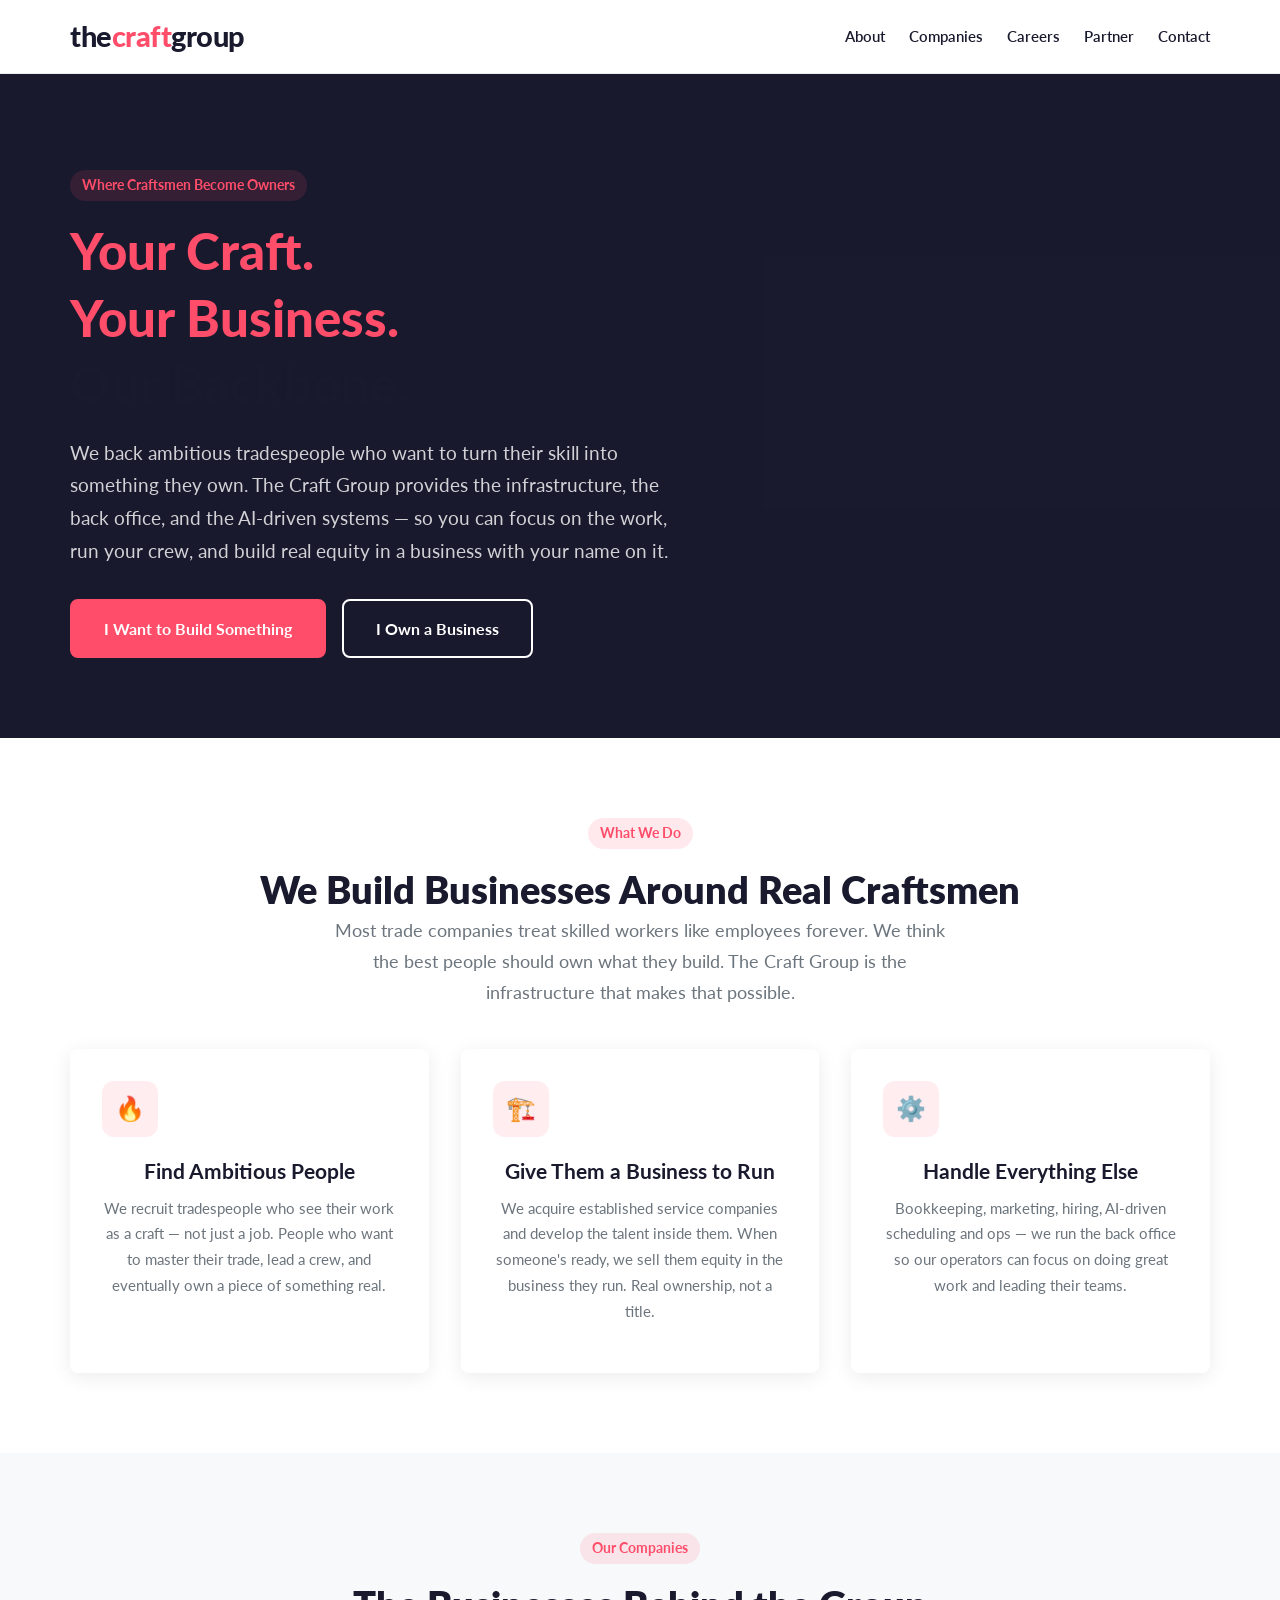
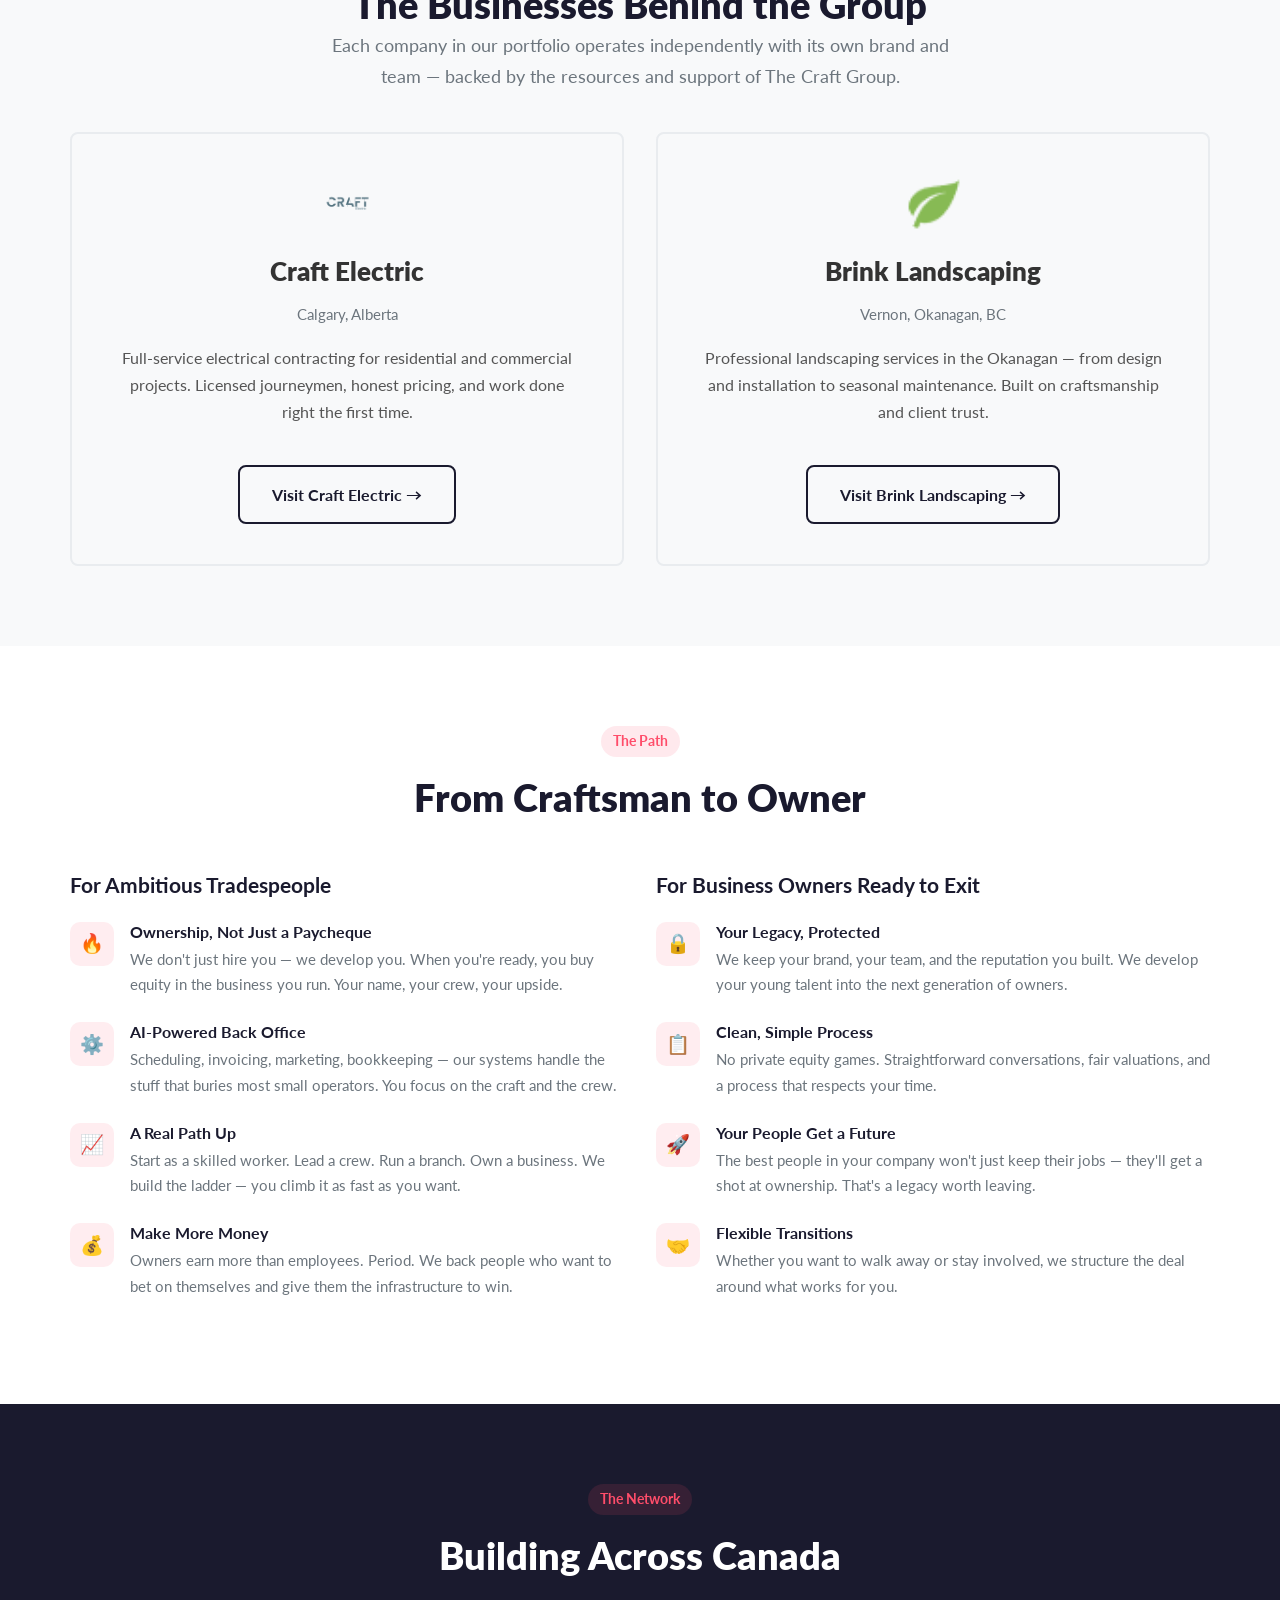
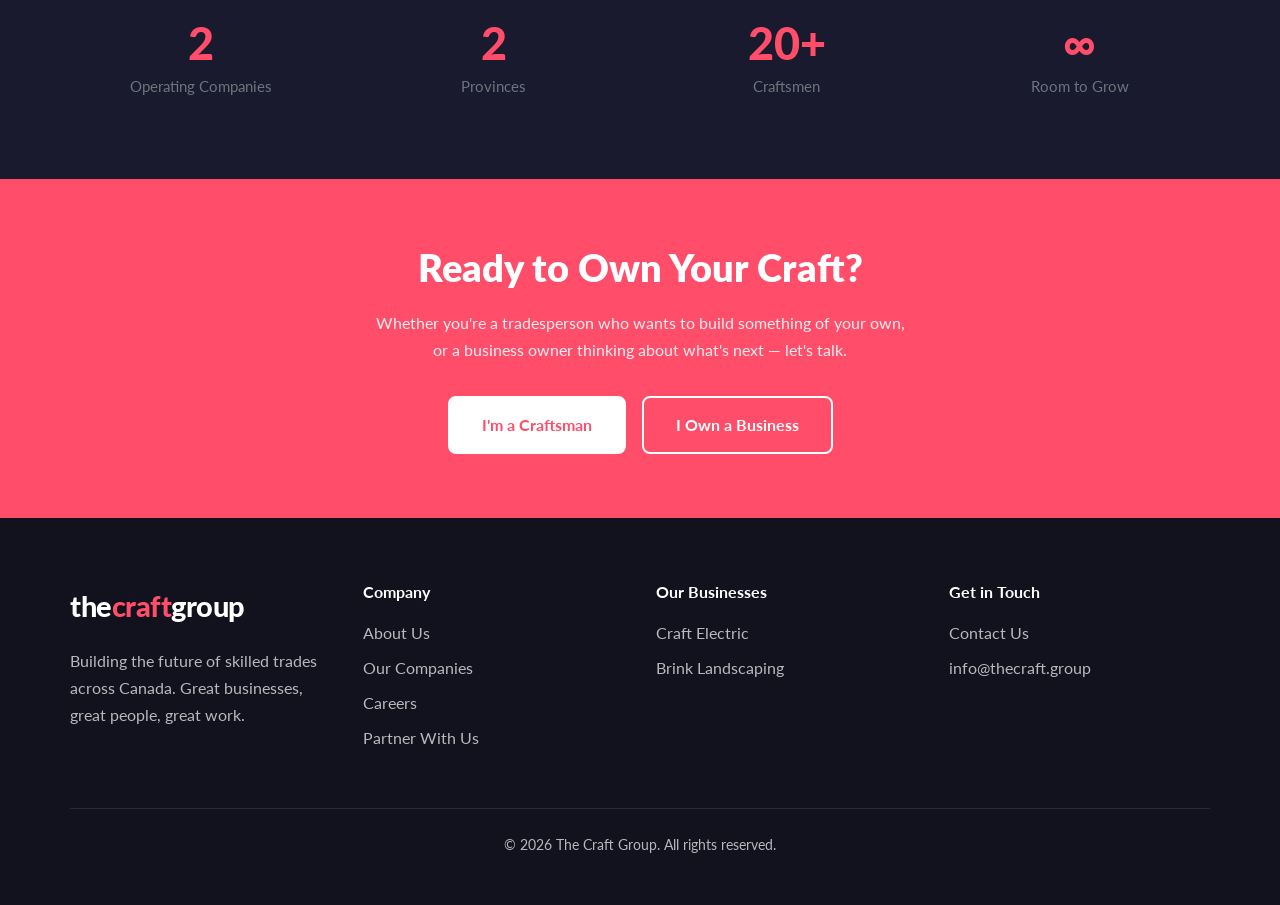
==== index.html @ 5884d2d5 "Accent color on Your Craft / Your Business" ====
<!DOCTYPE html>
<html lang="en">
<head>
  <meta charset="UTF-8">
  <meta name="viewport" content="width=device-width, initial-scale=1.0">
  <link rel="icon" type="image/png" sizes="32x32" href="favicon-32.png">
  <link rel="icon" type="image/png" sizes="16x16" href="favicon-16.png">
  <link rel="apple-touch-icon" sizes="180x180" href="favicon-180.png">
  <title>The Craft Group — Where Craftsmen Become Owners</title>
  <meta name="description" content="The Craft Group backs ambitious tradespeople who want to own what they build. We provide the infrastructure, AI-driven ops, and back office — you focus on the craft.">
  <meta property="og:title" content="The Craft Group — Where Craftsmen Become Owners">
  <meta property="og:description" content="We back ambitious tradespeople who want to own what they build. Infrastructure, AI-driven ops, and equity for real craftsmen.">
  <meta property="og:type" content="website">
  <meta property="og:url" content="https://thecraft.group">
  <link rel="preconnect" href="https://fonts.googleapis.com">
  <link href="https://fonts.googleapis.com/css2?family=Lato:wght@400;700;900&display=swap" rel="stylesheet">
  <link rel="stylesheet" href="styles.css">
  <script type="application/ld+json">
  {
    "@context": "https://schema.org",
    "@type": "Organization",
    "name": "The Craft Group",
    "url": "https://thecraft.group",
    "email": "info@thecraft.group",
    "founder": {
      "@type": "Person",
      "name": "Danny Vass"
    },
    "description": "The Craft Group backs ambitious tradespeople who want to own what they build. We acquire service businesses, develop talent, and create paths to ownership — powered by AI-driven operations.",
    "subOrganization": [
      {"@type": "Organization", "name": "Craft Electric", "url": "https://craftelectric.ca"},
      {"@type": "Organization", "name": "Brink Landscaping", "url": "https://brinklandscaping.com"}
    ]
  }
  </script>
</head>
<body>

  <!-- NAV -->
  <nav class="nav">
    <div class="container">
      <a href="index.html" class="nav-logo">the <span class="craft">craft</span> group</a>
      <div class="nav-links" id="navLinks">
        <button class="nav-close" id="navClose" aria-label="Close menu">✕</button>
        <a href="about.html">About</a>
        <a href="companies.html">Companies</a>
        <a href="careers.html">Careers</a>
        <a href="partner.html">Partner</a>
        <a href="contact.html">Contact</a>
      </div>
      <button class="nav-toggle" id="navToggle" aria-label="Open menu">☰</button>
    </div>
  </nav>

  <!-- HERO -->
  <section class="hero">
    <video class="hero-video" autoplay muted loop playsinline>
      <source src="hero-video.mp4" type="video/mp4">
    </video>
    <div class="container">
      <span class="tag">Where Craftsmen Become Owners</span>
      <h1><span style="color:var(--primary)">Your Craft.</span><br><span style="color:var(--primary)">Your Business.</span><br>Our Backbone.</h1>
      <p>We back ambitious tradespeople who want to turn their skill into something they own. The Craft Group provides the infrastructure, the back office, and the AI-driven systems — so you can focus on the work, run your crew, and build real equity in a business with your name on it.</p>
      <div class="btn-group">
        <a href="careers.html" class="btn btn-primary">I Want to Build Something</a>
        <a href="partner.html" class="btn btn-outline">I Own a Business</a>
      </div>
    </div>
  </section>

  <!-- WHAT WE DO -->
  <section class="section">
    <div class="container text-center">
      <span class="tag">What We Do</span>
      <h2>We Build Businesses Around Real Craftsmen</h2>
      <p class="subtitle">Most trade companies treat skilled workers like employees forever. We think the best people should own what they build. The Craft Group is the infrastructure that makes that possible.</p>
      <div class="grid-3">
        <div class="card">
          <div class="card-icon">🔥</div>
          <h3>Find Ambitious People</h3>
          <p>We recruit tradespeople who see their work as a craft — not just a job. People who want to master their trade, lead a crew, and eventually own a piece of something real.</p>
        </div>
        <div class="card">
          <div class="card-icon">🏗️</div>
          <h3>Give Them a Business to Run</h3>
          <p>We acquire established service companies and develop the talent inside them. When someone's ready, we sell them equity in the business they run. Real ownership, not a title.</p>
        </div>
        <div class="card">
          <div class="card-icon">⚙️</div>
          <h3>Handle Everything Else</h3>
          <p>Bookkeeping, marketing, hiring, AI-driven scheduling and ops — we run the back office so our operators can focus on doing great work and leading their teams.</p>
        </div>
      </div>
    </div>
  </section>

  <!-- OUR COMPANIES -->
  <section class="section bg-light">
    <div class="container text-center">
      <span class="tag">Our Companies</span>
      <h2>The Businesses Behind the Group</h2>
      <p class="subtitle">Each company in our portfolio operates independently with its own brand and team — backed by the resources and support of The Craft Group.</p>
      <div class="grid-2">
        <div class="company-card brand-craft-electric">
          <img src="craft-electric-logo.png" alt="Craft Electric" class="company-logo">
          <div class="company-name">Craft Electric</div>
          <div class="company-location">Calgary, Alberta</div>
          <p>Full-service electrical contracting for residential and commercial projects. Licensed journeymen, honest pricing, and work done right the first time.</p>
          <a href="https://craftelectric.ca" target="_blank" class="btn btn-outline-dark">Visit Craft Electric →</a>
        </div>
        <div class="company-card brand-brink">
          <img src="brink-logo.png" alt="Brink Landscaping" class="company-logo" style="border-radius:6px">
          <div class="company-name">Brink Landscaping</div>
          <div class="company-location">Vernon, Okanagan, BC</div>
          <p>Professional landscaping services in the Okanagan — from design and installation to seasonal maintenance. Built on craftsmanship and client trust.</p>
          <a href="https://brinklandscaping.com" target="_blank" class="btn btn-outline-dark">Visit Brink Landscaping →</a>
        </div>
      </div>
    </div>
  </section>

  <!-- WHY THE CRAFT GROUP -->
  <section class="section">
    <div class="container">
      <div class="text-center" style="margin-bottom:3rem">
        <span class="tag">The Path</span>
        <h2>From Craftsman to Owner</h2>
      </div>
      <div class="grid-2">
        <div>
          <h3 style="margin-bottom:1.5rem">For Ambitious Tradespeople</h3>
          <div class="benefit">
            <div class="benefit-icon">🔥</div>
            <div><h4>Ownership, Not Just a Paycheque</h4><p>We don't just hire you — we develop you. When you're ready, you buy equity in the business you run. Your name, your crew, your upside.</p></div>
          </div>
          <div class="benefit">
            <div class="benefit-icon">⚙️</div>
            <div><h4>AI-Powered Back Office</h4><p>Scheduling, invoicing, marketing, bookkeeping — our systems handle the stuff that buries most small operators. You focus on the craft and the crew.</p></div>
          </div>
          <div class="benefit">
            <div class="benefit-icon">📈</div>
            <div><h4>A Real Path Up</h4><p>Start as a skilled worker. Lead a crew. Run a branch. Own a business. We build the ladder — you climb it as fast as you want.</p></div>
          </div>
          <div class="benefit">
            <div class="benefit-icon">💰</div>
            <div><h4>Make More Money</h4><p>Owners earn more than employees. Period. We back people who want to bet on themselves and give them the infrastructure to win.</p></div>
          </div>
        </div>
        <div>
          <h3 style="margin-bottom:1.5rem">For Business Owners Ready to Exit</h3>
          <div class="benefit">
            <div class="benefit-icon">🔒</div>
            <div><h4>Your Legacy, Protected</h4><p>We keep your brand, your team, and the reputation you built. We develop your young talent into the next generation of owners.</p></div>
          </div>
          <div class="benefit">
            <div class="benefit-icon">📋</div>
            <div><h4>Clean, Simple Process</h4><p>No private equity games. Straightforward conversations, fair valuations, and a process that respects your time.</p></div>
          </div>
          <div class="benefit">
            <div class="benefit-icon">🚀</div>
            <div><h4>Your People Get a Future</h4><p>The best people in your company won't just keep their jobs — they'll get a shot at ownership. That's a legacy worth leaving.</p></div>
          </div>
          <div class="benefit">
            <div class="benefit-icon">🤝</div>
            <div><h4>Flexible Transitions</h4><p>Whether you want to walk away or stay involved, we structure the deal around what works for you.</p></div>
          </div>
        </div>
      </div>
    </div>
  </section>

  <!-- BY THE NUMBERS -->
  <section class="section bg-dark">
    <div class="container text-center">
      <span class="tag">The Network</span>
      <h2>Building Across Canada</h2>
      <div class="stats" style="margin-top:2.5rem">
        <div><div class="stat-number">2</div><div class="stat-label">Operating Companies</div></div>
        <div><div class="stat-number">2</div><div class="stat-label">Provinces</div></div>
        <div><div class="stat-number">20+</div><div class="stat-label">Craftsmen</div></div>
        <div><div class="stat-number">∞</div><div class="stat-label">Room to Grow</div></div>
      </div>
    </div>
  </section>

  <!-- CTA -->
  <section class="cta-band">
    <div class="container">
      <h2>Ready to Own Your Craft?</h2>
      <p>Whether you're a tradesperson who wants to build something of your own, or a business owner thinking about what's next — let's talk.</p>
      <div class="btn-group center">
        <a href="careers.html" class="btn">I'm a Craftsman</a>
        <a href="partner.html" class="btn" style="background:transparent;border-color:#fff;color:#fff">I Own a Business</a>
      </div>
    </div>
  </section>

  <!-- FOOTER -->
  <footer class="footer">
    <div class="container">
      <div class="footer-grid">
        <div>
          <div class="nav-logo" style="margin-bottom:1rem;color:#fff;font-size:1.8rem">the <span class="craft" style="color:var(--primary)">craft</span> group</div>
          <p>Building the future of skilled trades across Canada. Great businesses, great people, great work.</p>
        </div>
        <div>
          <h4>Company</h4>
          <ul class="footer-links">
            <li><a href="about.html">About Us</a></li>
            <li><a href="companies.html">Our Companies</a></li>
            <li><a href="careers.html">Careers</a></li>
            <li><a href="partner.html">Partner With Us</a></li>
          </ul>
        </div>
        <div>
          <h4>Our Businesses</h4>
          <ul class="footer-links">
            <li><a href="https://craftelectric.ca" target="_blank">Craft Electric</a></li>
            <li><a href="https://brinklandscaping.com" target="_blank">Brink Landscaping</a></li>
          </ul>
        </div>
        <div>
          <h4>Get in Touch</h4>
          <ul class="footer-links">
            <li><a href="contact.html">Contact Us</a></li>
            <li><a href="mailto:info@thecraft.group">info@thecraft.group</a></li>
          </ul>
        </div>
      </div>
      <div class="footer-bottom">
        <p>&copy; 2026 The Craft Group. All rights reserved.</p>
      </div>
    </div>
  </footer>

  <script>
    const toggle=document.getElementById('navToggle');
    const links=document.getElementById('navLinks');
    const close=document.getElementById('navClose');
    toggle.addEventListener('click',()=>links.classList.add('open'));
    close.addEventListener('click',()=>links.classList.remove('open'));
    links.querySelectorAll('a').forEach(a=>a.addEventListener('click',()=>links.classList.remove('open')));
  </script>
</body>
</html>
---- styles.css ----
/* ===== RESET & BASE ===== */
*,*::before,*::after{box-sizing:border-box;margin:0;padding:0}
:root{
  --primary:#FF4D6A;
  --primary-dark:#e0435d;
  --dark:#1a1a2e;
  --darker:#12121f;
  --light:#f8f9fa;
  --white:#ffffff;
  --gray:#6c757d;
  --gray-light:#e9ecef;
  --radius:8px;
  --shadow:0 4px 20px rgba(0,0,0,.08);
  --shadow-hover:0 8px 30px rgba(0,0,0,.12);
  --transition:all .3s ease;
}
html{scroll-behavior:smooth;font-size:16px}
body{font-family:'Lato',sans-serif;color:#333;line-height:1.7;background:var(--white)}
img{max-width:100%;display:block}
a{color:var(--primary);text-decoration:none;transition:var(--transition)}
a:hover{color:var(--primary-dark)}
ul{list-style:none}
h1,h2,h3,h4{line-height:1.3;color:var(--dark)}
h1{font-size:clamp(2rem,5vw,3.2rem);font-weight:900}
h2{font-size:clamp(1.6rem,4vw,2.4rem);font-weight:800}
h3{font-size:1.3rem;font-weight:700}
p{margin-bottom:1rem}

/* ===== UTILITY ===== */
.container{width:90%;max-width:1140px;margin:0 auto}
.section{padding:5rem 0}
.section-sm{padding:3rem 0}
.text-center{text-align:center}
.text-primary{color:var(--primary)}
.bg-dark{background:var(--dark);color:var(--white)}
.bg-dark h1,.bg-dark h2,.bg-dark h3,.bg-dark p{color:var(--white)}
.bg-light{background:var(--light)}
.tag{display:inline-block;background:rgba(255,77,106,.12);color:var(--primary);padding:.25rem .75rem;border-radius:20px;font-size:.85rem;font-weight:700;margin-bottom:1rem}
.subtitle{font-size:1.15rem;color:var(--gray);max-width:640px;margin:0 auto 2.5rem}

/* ===== BUTTONS ===== */
.btn{display:inline-block;padding:.85rem 2rem;border-radius:var(--radius);font-weight:700;font-size:1rem;cursor:pointer;transition:var(--transition);border:2px solid transparent;text-align:center}
.btn-primary{background:var(--primary);color:var(--white);border-color:var(--primary)}
.btn-primary:hover{background:var(--primary-dark);border-color:var(--primary-dark);color:#fff;transform:translateY(-2px);box-shadow:0 6px 20px rgba(255,77,106,.35)}
.btn-outline{background:transparent;color:var(--white);border-color:var(--white)}
.btn-outline:hover{background:var(--white);color:var(--dark);transform:translateY(-2px)}
.btn-outline-dark{background:transparent;color:var(--dark);border-color:var(--dark)}
.btn-outline-dark:hover{background:var(--dark);color:var(--white);transform:translateY(-2px)}
.btn-group{display:flex;gap:1rem;flex-wrap:wrap}
.btn-group.center{justify-content:center}

/* ===== NAV ===== */
.nav{position:sticky;top:0;z-index:1000;background:rgba(255,255,255,.97);backdrop-filter:blur(10px);border-bottom:1px solid var(--gray-light);padding:.75rem 0}
.nav .container{display:flex;align-items:center;justify-content:space-between}
.nav-logo{font-size:1.8rem;font-weight:900;color:var(--dark);letter-spacing:-.5px;display:flex;align-items:center}
.nav-logo .craft{color:var(--primary)}
.nav-close{display:none}
.nav-logo-img{height:48px;width:auto;display:inline-block;vertical-align:middle;margin-right:.75rem}
@media(max-width:768px){.nav-logo-img{height:36px}}
.nav-links{display:flex;gap:1.5rem;align-items:center}
.nav-links a{color:var(--dark);font-weight:600;font-size:.95rem;position:relative}
.nav-links a:hover{color:var(--primary)}
.nav-links a.active{color:var(--primary)}
.nav-toggle{display:none;background:none;border:none;font-size:1.5rem;cursor:pointer;color:var(--dark)}

@media(max-width:768px){
  .nav-links{position:fixed;top:0;right:-100%;width:70%;max-width:300px;height:100vh;background:var(--white);flex-direction:column;padding:5rem 2rem 2rem;gap:1.5rem;box-shadow:-4px 0 20px rgba(0,0,0,.1);transition:right .3s ease;z-index:1001}
  .nav-links.open{right:0}
  .nav-toggle{display:block;z-index:1002}
  .nav-close{display:block;position:absolute;top:1rem;right:1rem;background:none;border:none;font-size:1.5rem;cursor:pointer}
}

/* ===== HERO ===== */
.hero{background:var(--dark);color:var(--white);padding:6rem 0 5rem;position:relative;overflow:hidden}
.hero::before{content:'';position:absolute;top:0;left:0;width:100%;height:100%;background:rgba(26,26,46,.65);z-index:1}
.hero .container{position:relative;z-index:2}
.hero-video{position:absolute;top:0;left:0;width:100%;height:100%;object-fit:cover;z-index:0}
.hero h1{margin-bottom:1.25rem}
.hero p{font-size:1.2rem;color:rgba(255,255,255,.8);max-width:600px;margin-bottom:2rem}
.hero .btn-group{margin-top:.5rem}

/* ===== CARDS ===== */
.card{background:var(--white);border-radius:var(--radius);padding:2rem;box-shadow:var(--shadow);transition:var(--transition)}
.card:hover{box-shadow:var(--shadow-hover);transform:translateY(-4px)}
.card-icon{width:56px;height:56px;background:rgba(255,77,106,.1);border-radius:12px;display:flex;align-items:center;justify-content:center;font-size:1.5rem;margin-bottom:1.25rem}
.card h3{margin-bottom:.75rem}
.card p{color:var(--gray);font-size:.95rem}

.grid-2{display:grid;grid-template-columns:repeat(auto-fit,minmax(300px,1fr));gap:2rem}
.grid-3{display:grid;grid-template-columns:repeat(auto-fit,minmax(280px,1fr));gap:2rem}
.grid-4{display:grid;grid-template-columns:repeat(auto-fit,minmax(250px,1fr));gap:1.5rem}

/* ===== STATS ===== */
.stats{display:grid;grid-template-columns:repeat(auto-fit,minmax(180px,1fr));gap:2rem;text-align:center}
.stat-number{font-size:2.8rem;font-weight:900;color:var(--primary);line-height:1}
.stat-label{font-size:.95rem;color:var(--gray);margin-top:.5rem}

/* ===== COMPANY CARD ===== */
.company-card{border:2px solid var(--gray-light);border-radius:var(--radius);padding:2.5rem;transition:var(--transition);text-align:center}
.company-card:hover{border-color:var(--primary);box-shadow:var(--shadow-hover);transform:translateY(-4px)}
.company-card .company-logo{height:60px;width:auto;margin:0 auto 1rem;display:block;object-fit:contain}
/* Craft Electric brand: slate blue/gold #f5a623, dark #1f2328 */
.brand-craft-electric{--brand:#1f2328;--brand-accent:#f5a623}
/* Brink Landscaping brand: green #30813f, dark green #102c15, copper #c76a2a */
.brand-brink{--brand:#30813f;--brand-accent:#c76a2a}
.company-card .company-name{font-size:1.6rem;font-weight:800;margin-bottom:.5rem}
.company-card .company-location{color:var(--gray);font-size:.95rem;margin-bottom:1rem}
.company-card p{color:#555}
.company-card .btn{margin-top:1.5rem}

/* ===== STEPS ===== */
.steps{counter-reset:step}
.step{counter-increment:step;position:relative;padding-left:4.5rem;margin-bottom:2.5rem}
.step::before{content:counter(step);position:absolute;left:0;top:0;width:3.2rem;height:3.2rem;background:var(--primary);color:var(--white);border-radius:50%;display:flex;align-items:center;justify-content:center;font-weight:800;font-size:1.2rem}
.step h3{margin-bottom:.5rem}
.step p{color:var(--gray)}

/* ===== FORM ===== */
.form-group{margin-bottom:1.25rem}
.form-group label{display:block;font-weight:700;margin-bottom:.4rem;font-size:.95rem}
.form-group input,.form-group textarea,.form-group select{width:100%;padding:.8rem 1rem;border:2px solid var(--gray-light);border-radius:var(--radius);font-family:'Lato',sans-serif;font-size:1rem;transition:var(--transition)}
.form-group input:focus,.form-group textarea:focus,.form-group select:focus{outline:none;border-color:var(--primary);box-shadow:0 0 0 3px rgba(255,77,106,.15)}
textarea{resize:vertical;min-height:120px}
.form-card{background:var(--white);border-radius:var(--radius);padding:2.5rem;box-shadow:var(--shadow);max-width:640px;margin:0 auto}

/* ===== FAQ ===== */
.faq-item{border-bottom:1px solid var(--gray-light);padding:1.25rem 0}
.faq-q{font-weight:700;font-size:1.05rem;cursor:pointer;display:flex;justify-content:space-between;align-items:center}
.faq-q::after{content:'+';font-size:1.4rem;color:var(--primary);transition:var(--transition)}
.faq-item.open .faq-q::after{content:'−'}
.faq-a{max-height:0;overflow:hidden;transition:max-height .3s ease;color:var(--gray)}
.faq-item.open .faq-a{max-height:500px;padding-top:.75rem}

/* ===== BENEFITS ===== */
.benefit{display:flex;gap:1rem;margin-bottom:1.5rem}
.benefit-icon{flex-shrink:0;width:44px;height:44px;background:rgba(255,77,106,.1);border-radius:10px;display:flex;align-items:center;justify-content:center;font-size:1.2rem}
.benefit h4{margin-bottom:.25rem}
.benefit p{color:var(--gray);font-size:.95rem;margin:0}

/* ===== JOB CARDS ===== */
.job-card{border:2px solid var(--gray-light);border-radius:var(--radius);padding:1.75rem;transition:var(--transition)}
.job-card:hover{border-color:var(--primary);box-shadow:var(--shadow)}
.job-card h3{margin-bottom:.25rem}
.job-meta{color:var(--gray);font-size:.9rem;margin-bottom:.75rem}
.job-tags{display:flex;gap:.5rem;flex-wrap:wrap;margin-bottom:1rem}
.job-tag{background:var(--light);color:var(--gray);padding:.2rem .6rem;border-radius:4px;font-size:.8rem;font-weight:600}

/* ===== VALUES ===== */
.value-card{text-align:center;padding:2rem}
.value-icon{font-size:2.5rem;margin-bottom:1rem}

/* ===== CTA BAND ===== */
.cta-band{background:var(--primary);color:var(--white);padding:4rem 0;text-align:center}
.cta-band h2{color:var(--white);margin-bottom:1rem}
.cta-band p{color:rgba(255,255,255,.9);max-width:540px;margin:0 auto 2rem}
.cta-band .btn{background:var(--white);color:var(--primary);border-color:var(--white)}
.cta-band .btn:hover{background:transparent;color:var(--white);transform:translateY(-2px)}

/* ===== FOOTER ===== */
.footer{background:var(--darker);color:rgba(255,255,255,.7);padding:4rem 0 2rem}
.footer h4{color:var(--white);margin-bottom:1rem;font-size:1rem}
.footer a{color:rgba(255,255,255,.7)}
.footer a:hover{color:var(--primary)}
.footer-grid{display:grid;grid-template-columns:repeat(auto-fit,minmax(200px,1fr));gap:2rem;margin-bottom:3rem}
.footer-links li{margin-bottom:.5rem}
.footer-bottom{border-top:1px solid rgba(255,255,255,.1);padding-top:1.5rem;text-align:center;font-size:.9rem}

/* ===== LEADER ===== */
.leader{display:flex;gap:2.5rem;align-items:flex-start;flex-wrap:wrap}
.leader-photo{width:200px;height:200px;border-radius:var(--radius);background:var(--gray-light);display:flex;align-items:center;justify-content:center;font-size:3rem;flex-shrink:0}
.leader-info{flex:1;min-width:280px}
.leader-info h3{font-size:1.5rem;margin-bottom:.25rem}
.leader-info .role{color:var(--primary);font-weight:700;margin-bottom:1rem}

/* ===== PAGE HERO (smaller) ===== */
.page-hero{background:var(--dark);color:var(--white);padding:5rem 0 4rem;text-align:center}
.page-hero h1{margin-bottom:.75rem;font-size:clamp(2.4rem,6vw,3.8rem)}
.page-hero p{color:rgba(255,255,255,.8);font-size:1.25rem;max-width:640px;margin:0 auto}

/* ===== TEASER ===== */
.teaser{border:2px dashed var(--gray-light);border-radius:var(--radius);padding:3rem;text-align:center;color:var(--gray)}
.teaser h3{color:var(--gray)}

/* ===== TWO COL ===== */
.two-col{display:grid;grid-template-columns:1fr 1fr;gap:3rem;align-items:center}
@media(max-width:768px){.two-col{grid-template-columns:1fr}}

/* ===== RESPONSIVE ===== */
@media(max-width:768px){
  .hero{padding:4rem 0 3rem}
  .section{padding:3.5rem 0}
  .stats{grid-template-columns:repeat(2,1fr)}
  .leader{flex-direction:column;align-items:center;text-align:center}
}
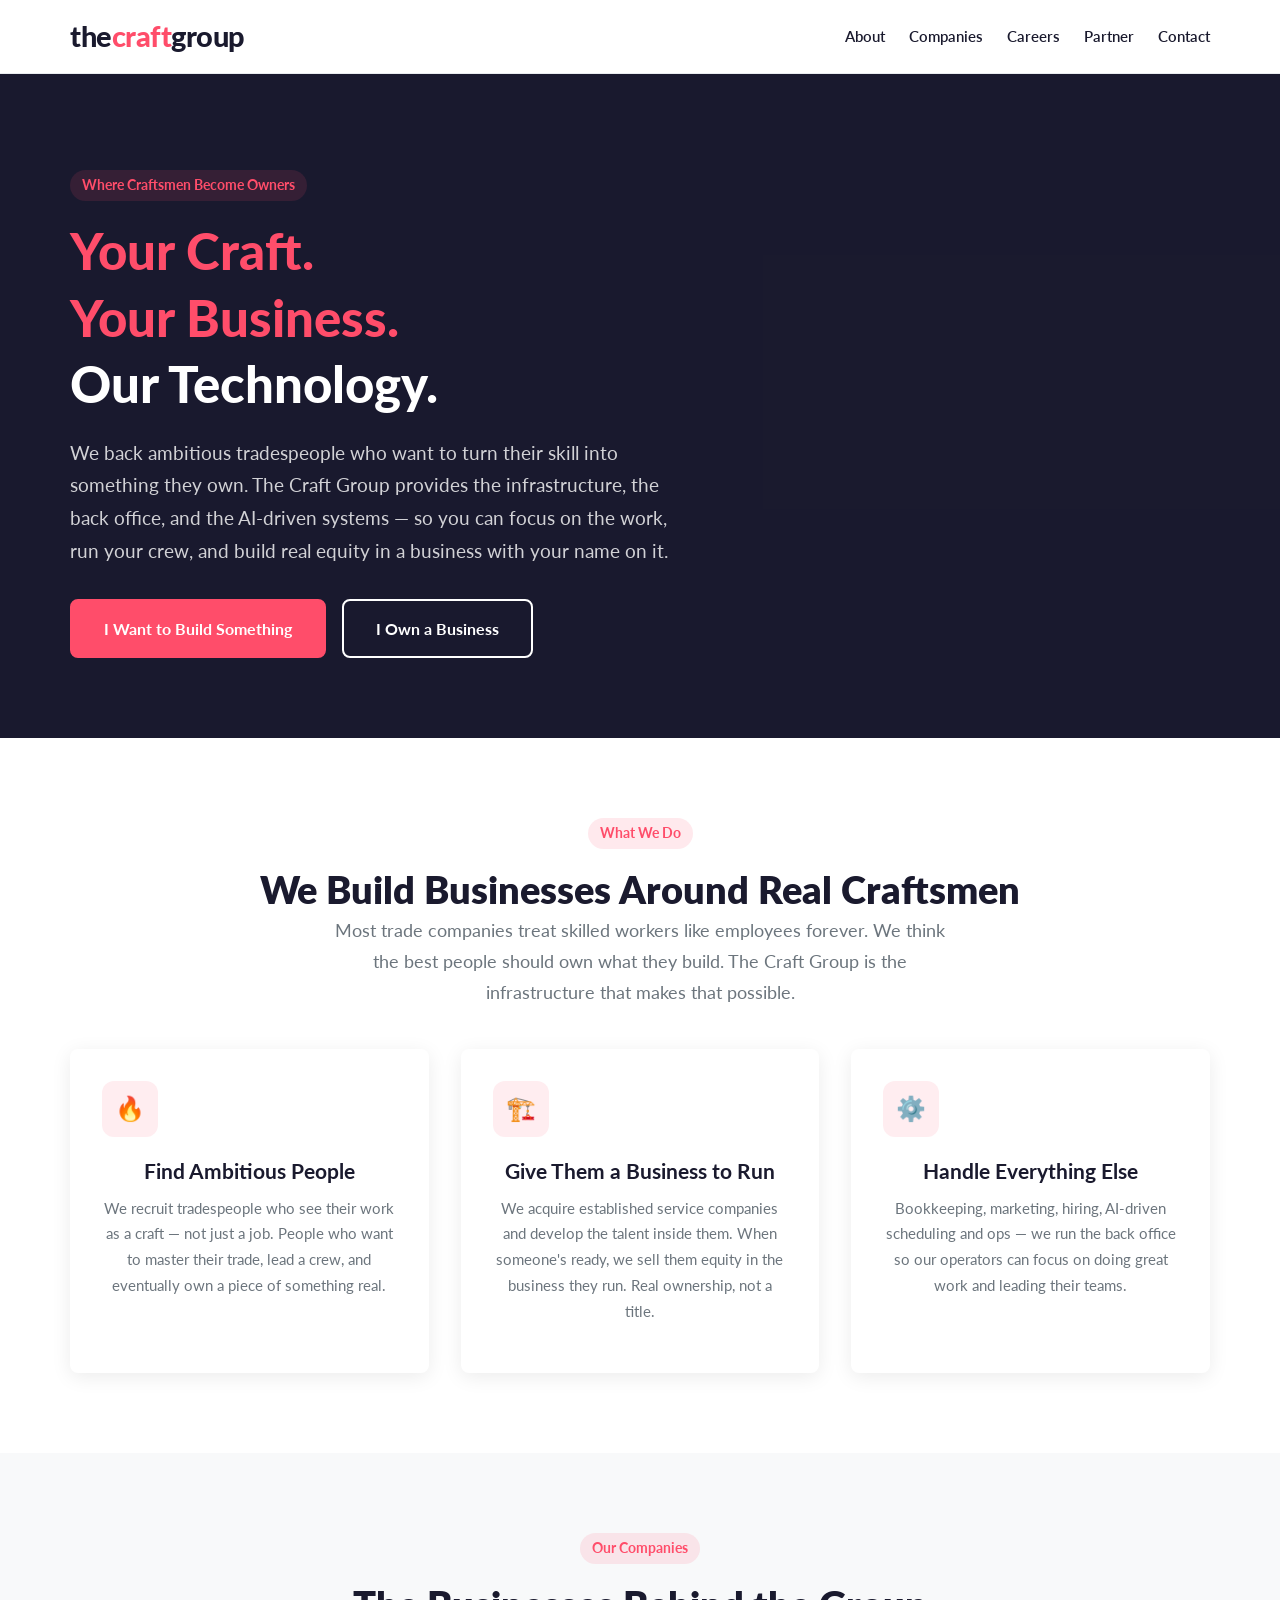
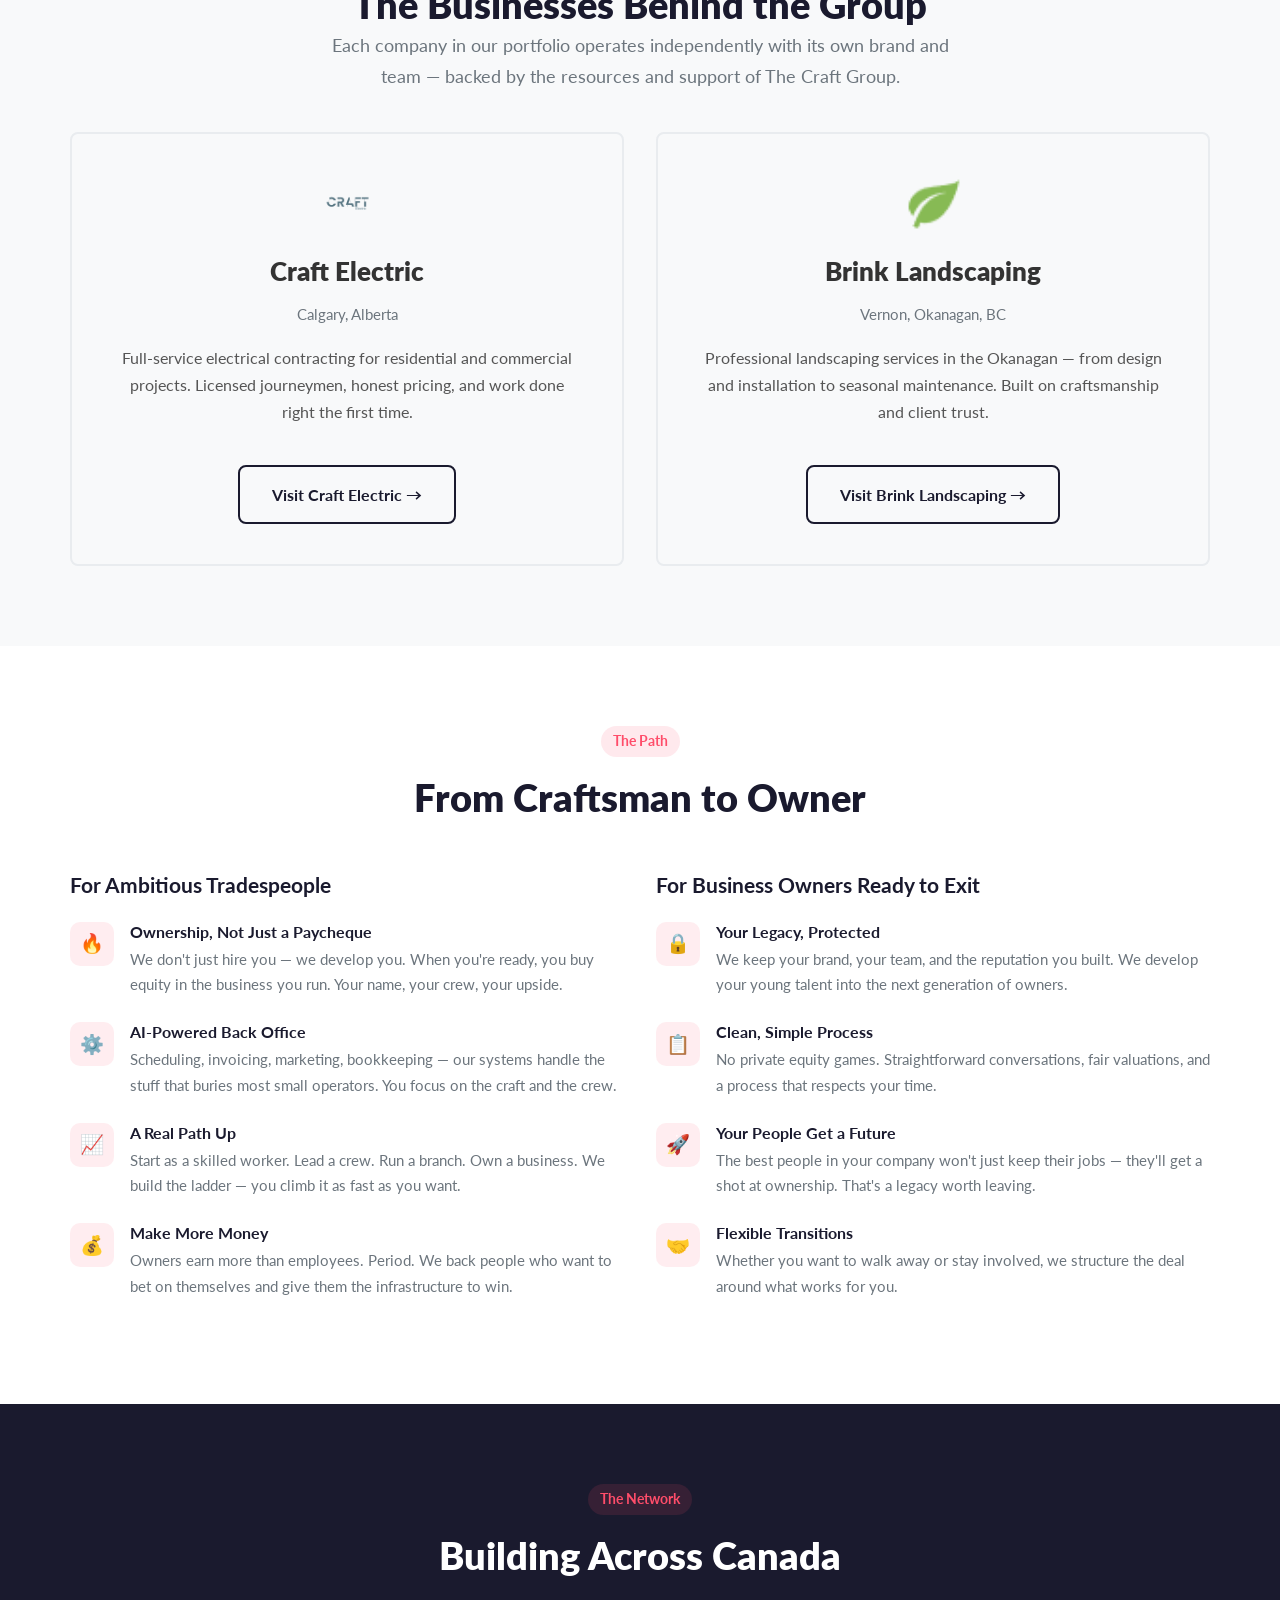
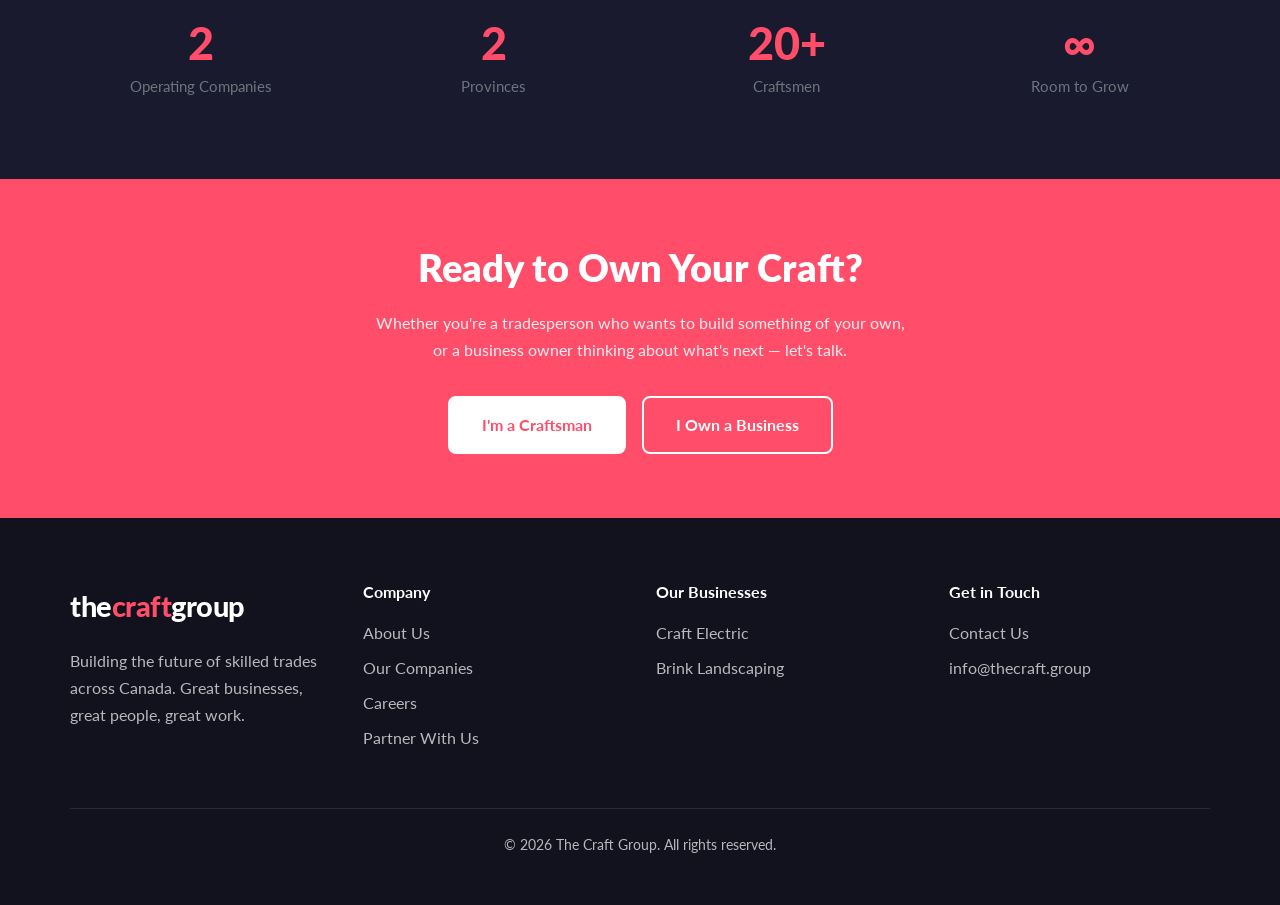
==== commit 334e3d9c: "Our Technology in white" ====
--- a/index.html
+++ b/index.html
@@ -59,7 +59,7 @@
     </video>
     <div class="container">
       <span class="tag">Where Craftsmen Become Owners</span>
-      <h1><span style="color:var(--primary)">Your Craft.</span><br><span style="color:var(--primary)">Your Business.</span><br>Our Backbone.</h1>
+      <h1><span style="color:var(--primary)">Your Craft.</span><br><span style="color:var(--primary)">Your Business.</span><br><span style="color:#fff">Our Technology.</span></h1>
       <p>We back ambitious tradespeople who want to turn their skill into something they own. The Craft Group provides the infrastructure, the back office, and the AI-driven systems — so you can focus on the work, run your crew, and build real equity in a business with your name on it.</p>
       <div class="btn-group">
         <a href="careers.html" class="btn btn-primary">I Want to Build Something</a>
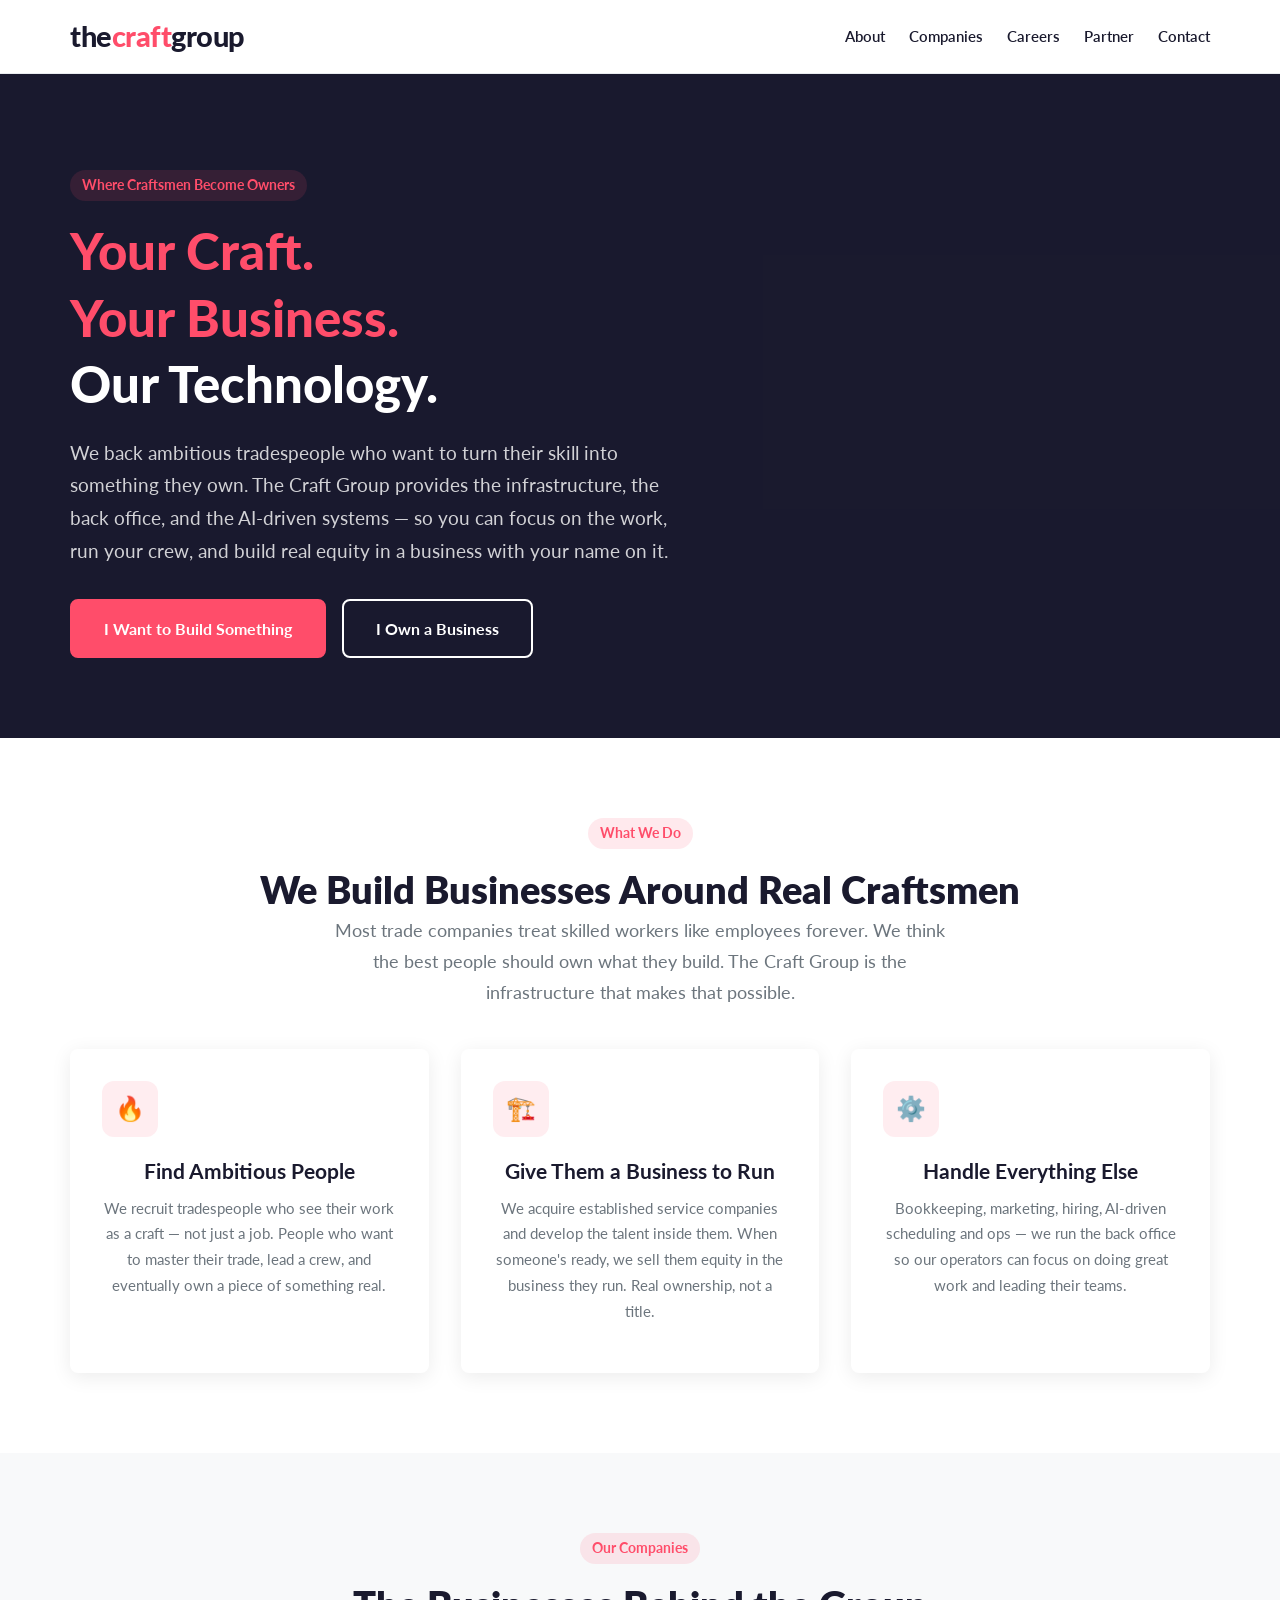
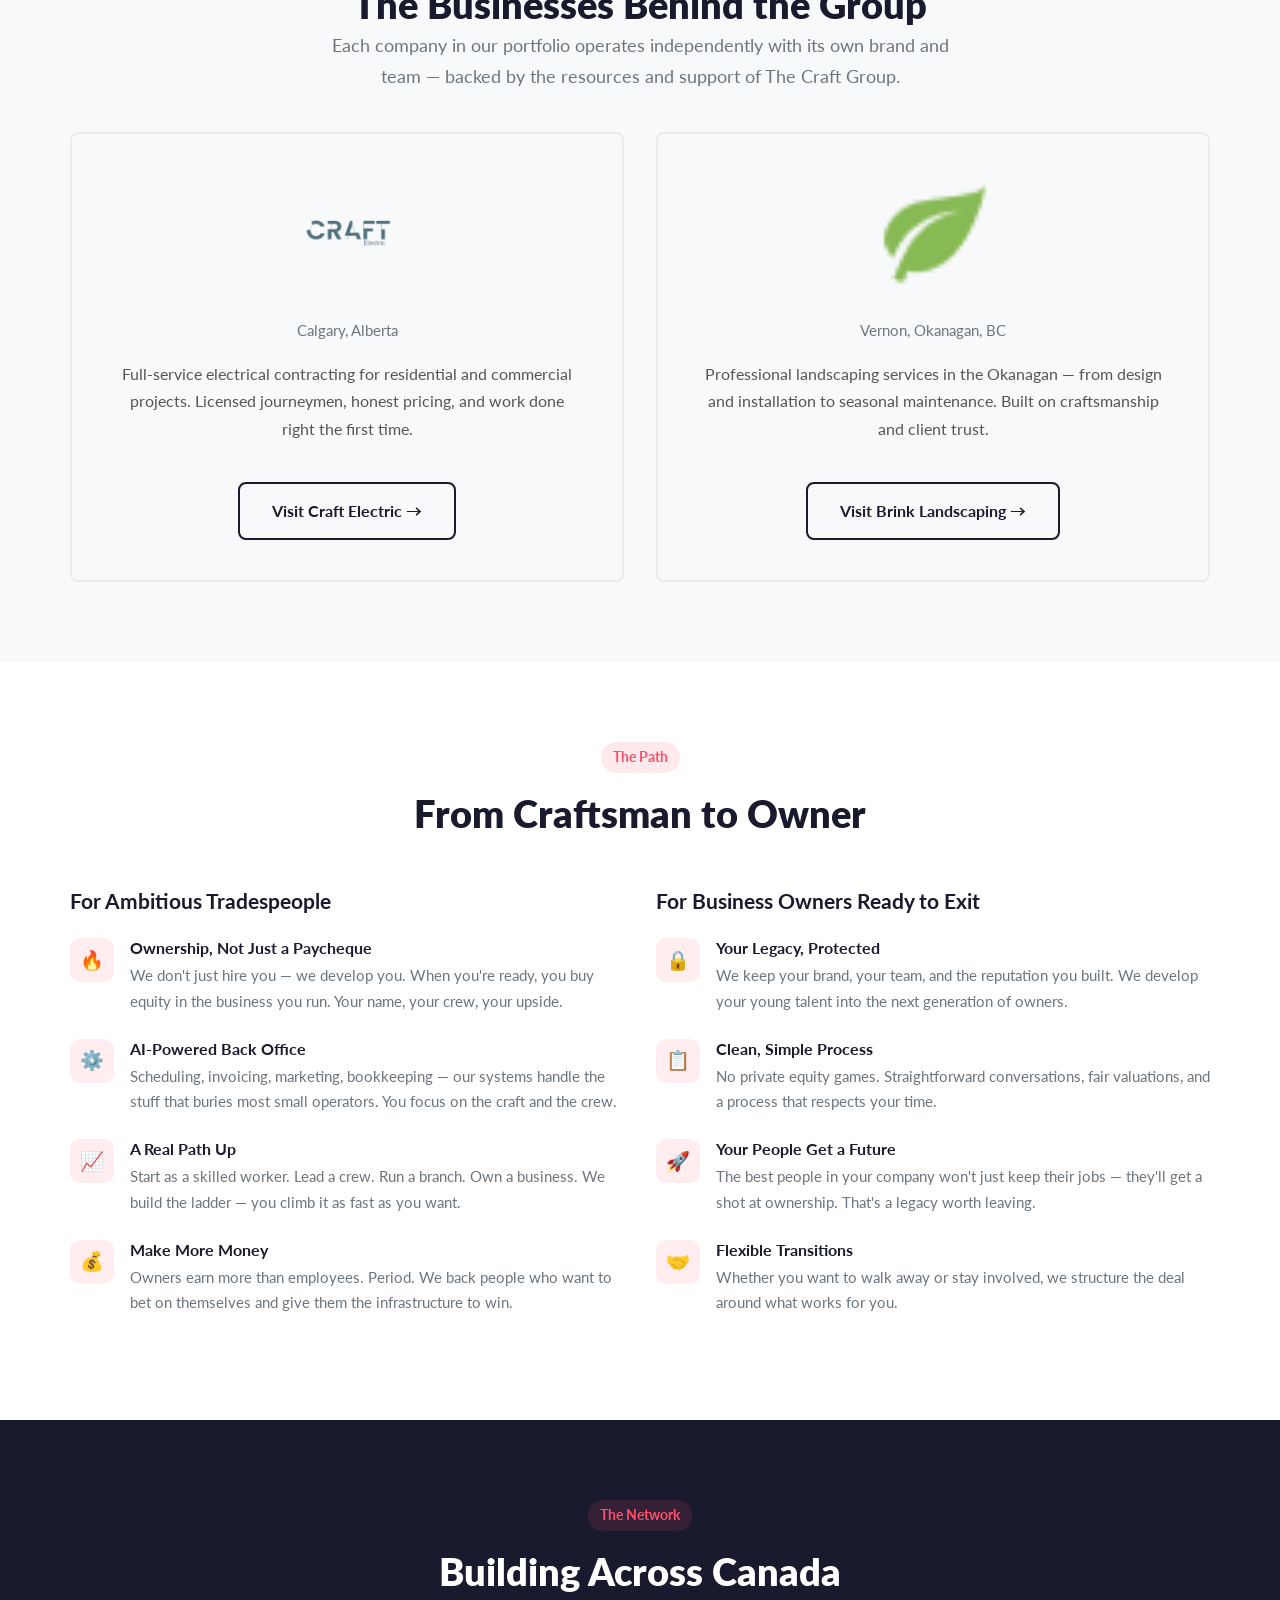
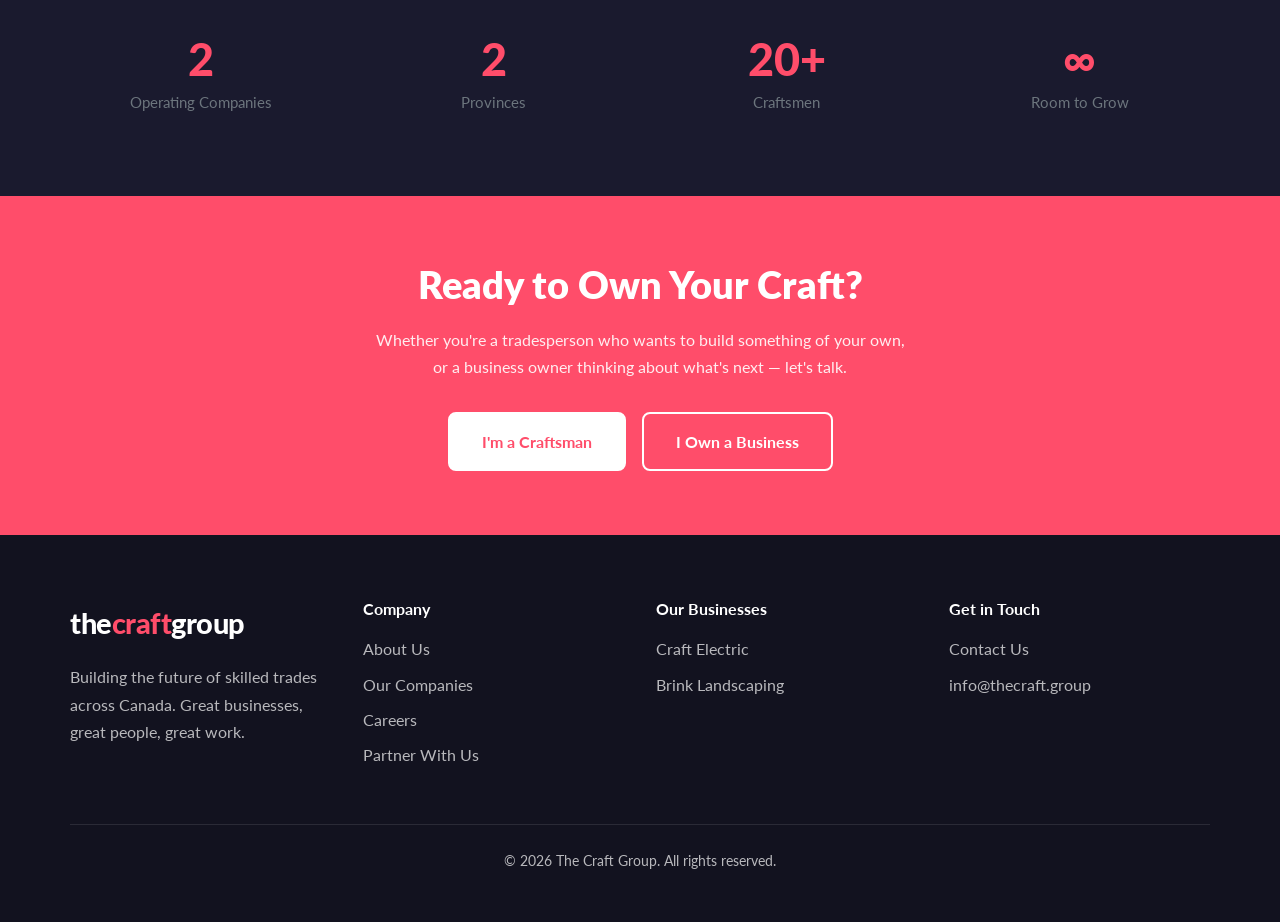
==== commit a673395b: "Bigger company logos, remove emoji/text duplicates" ====
--- a/index.html
+++ b/index.html
@@ -103,14 +103,12 @@
       <div class="grid-2">
         <div class="company-card brand-craft-electric">
           <img src="craft-electric-logo.png" alt="Craft Electric" class="company-logo">
-          <div class="company-name">Craft Electric</div>
           <div class="company-location">Calgary, Alberta</div>
           <p>Full-service electrical contracting for residential and commercial projects. Licensed journeymen, honest pricing, and work done right the first time.</p>
           <a href="https://craftelectric.ca" target="_blank" class="btn btn-outline-dark">Visit Craft Electric →</a>
         </div>
         <div class="company-card brand-brink">
           <img src="brink-logo.png" alt="Brink Landscaping" class="company-logo" style="border-radius:6px">
-          <div class="company-name">Brink Landscaping</div>
           <div class="company-location">Vernon, Okanagan, BC</div>
           <p>Professional landscaping services in the Okanagan — from design and installation to seasonal maintenance. Built on craftsmanship and client trust.</p>
           <a href="https://brinklandscaping.com" target="_blank" class="btn btn-outline-dark">Visit Brink Landscaping →</a>
--- a/styles.css
+++ b/styles.css
@@ -98,7 +98,7 @@
 /* ===== COMPANY CARD ===== */
 .company-card{border:2px solid var(--gray-light);border-radius:var(--radius);padding:2.5rem;transition:var(--transition);text-align:center}
 .company-card:hover{border-color:var(--primary);box-shadow:var(--shadow-hover);transform:translateY(-4px)}
-.company-card .company-logo{height:60px;width:auto;margin:0 auto 1rem;display:block;object-fit:contain}
+.company-card .company-logo{height:120px;width:auto;margin:0 auto 1.5rem;display:block;object-fit:contain}
 /* Craft Electric brand: slate blue/gold #f5a623, dark #1f2328 */
 .brand-craft-electric{--brand:#1f2328;--brand-accent:#f5a623}
 /* Brink Landscaping brand: green #30813f, dark green #102c15, copper #c76a2a */
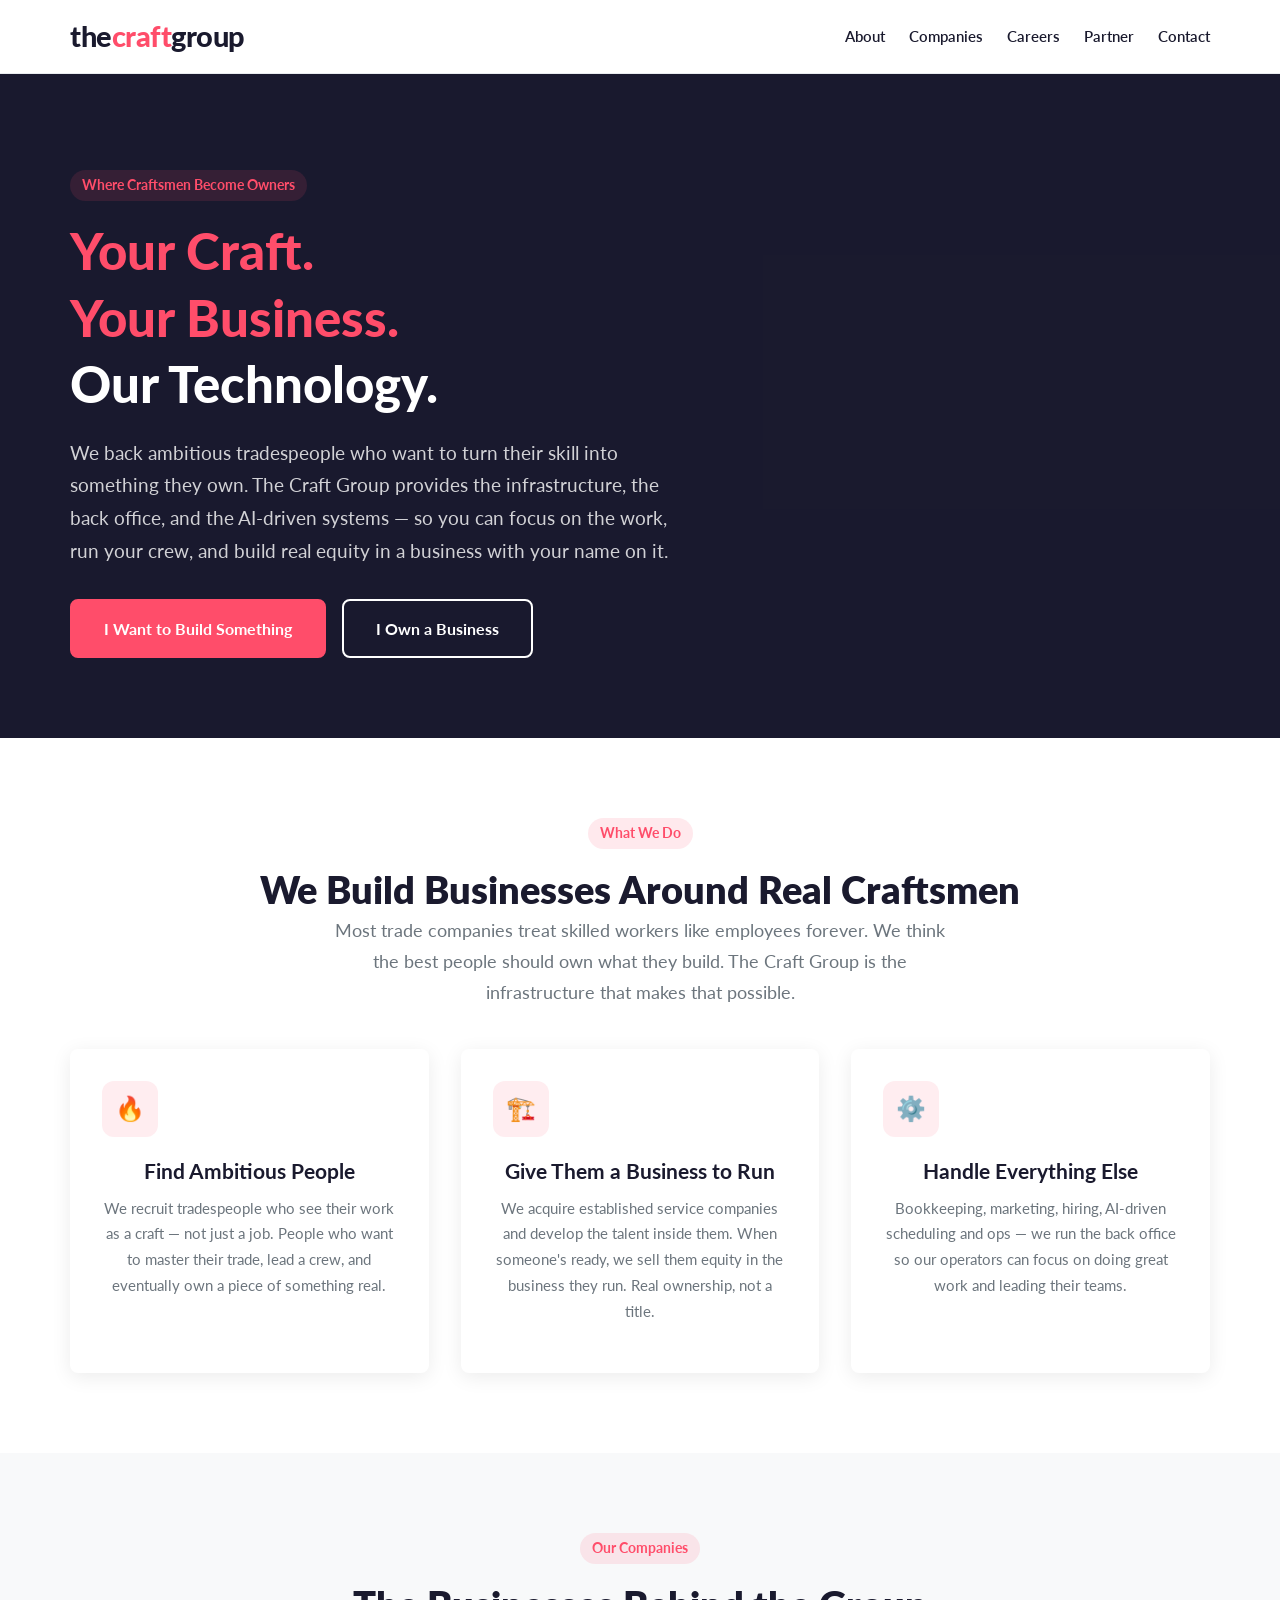
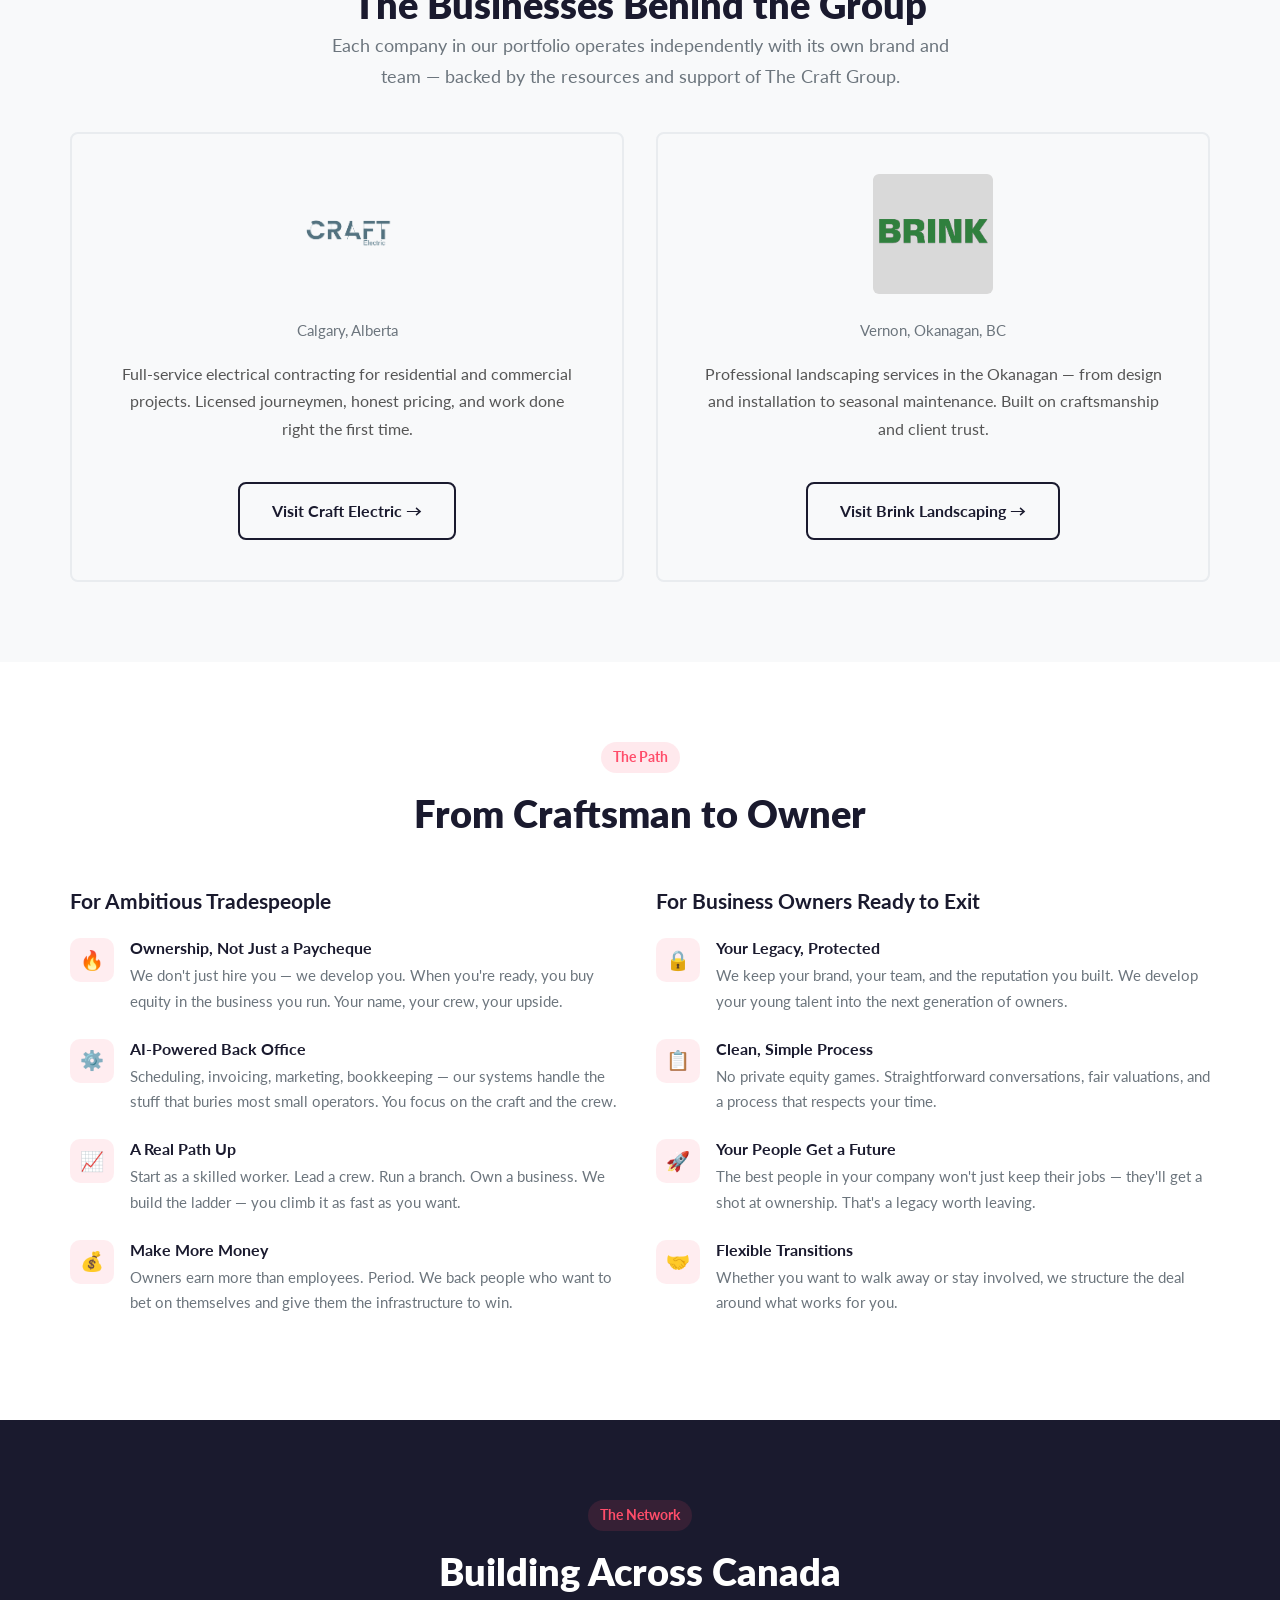
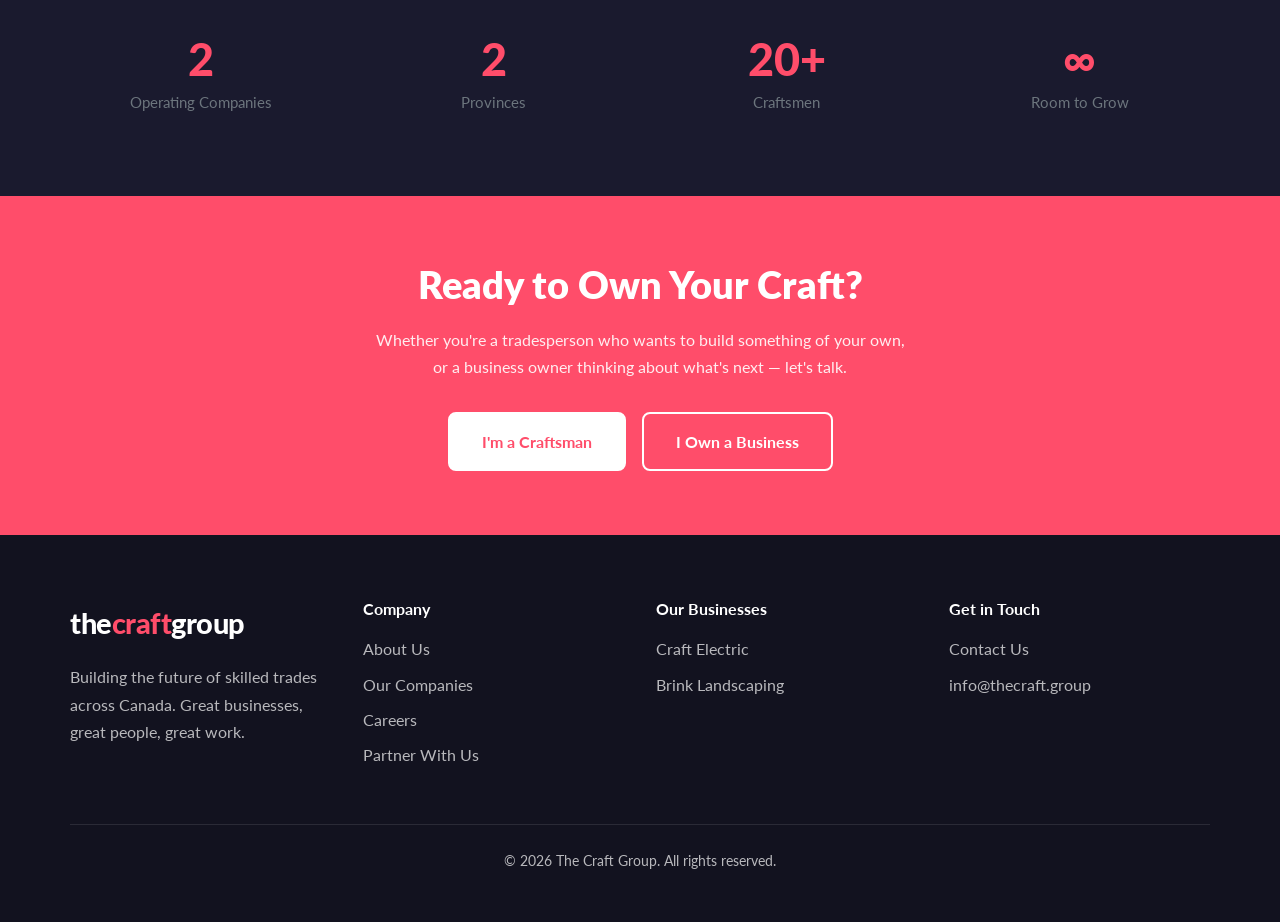
==== commit 0f03db47: "Use Brink SVG logo and Craft Electric (1) PNG" ====
--- a/index.html
+++ b/index.html
@@ -108,7 +108,7 @@
           <a href="https://craftelectric.ca" target="_blank" class="btn btn-outline-dark">Visit Craft Electric →</a>
         </div>
         <div class="company-card brand-brink">
-          <img src="brink-logo.png" alt="Brink Landscaping" class="company-logo" style="border-radius:6px">
+          <img src="brink-logo.svg" alt="Brink Landscaping" class="company-logo" style="border-radius:6px">
           <div class="company-location">Vernon, Okanagan, BC</div>
           <p>Professional landscaping services in the Okanagan — from design and installation to seasonal maintenance. Built on craftsmanship and client trust.</p>
           <a href="https://brinklandscaping.com" target="_blank" class="btn btn-outline-dark">Visit Brink Landscaping →</a>
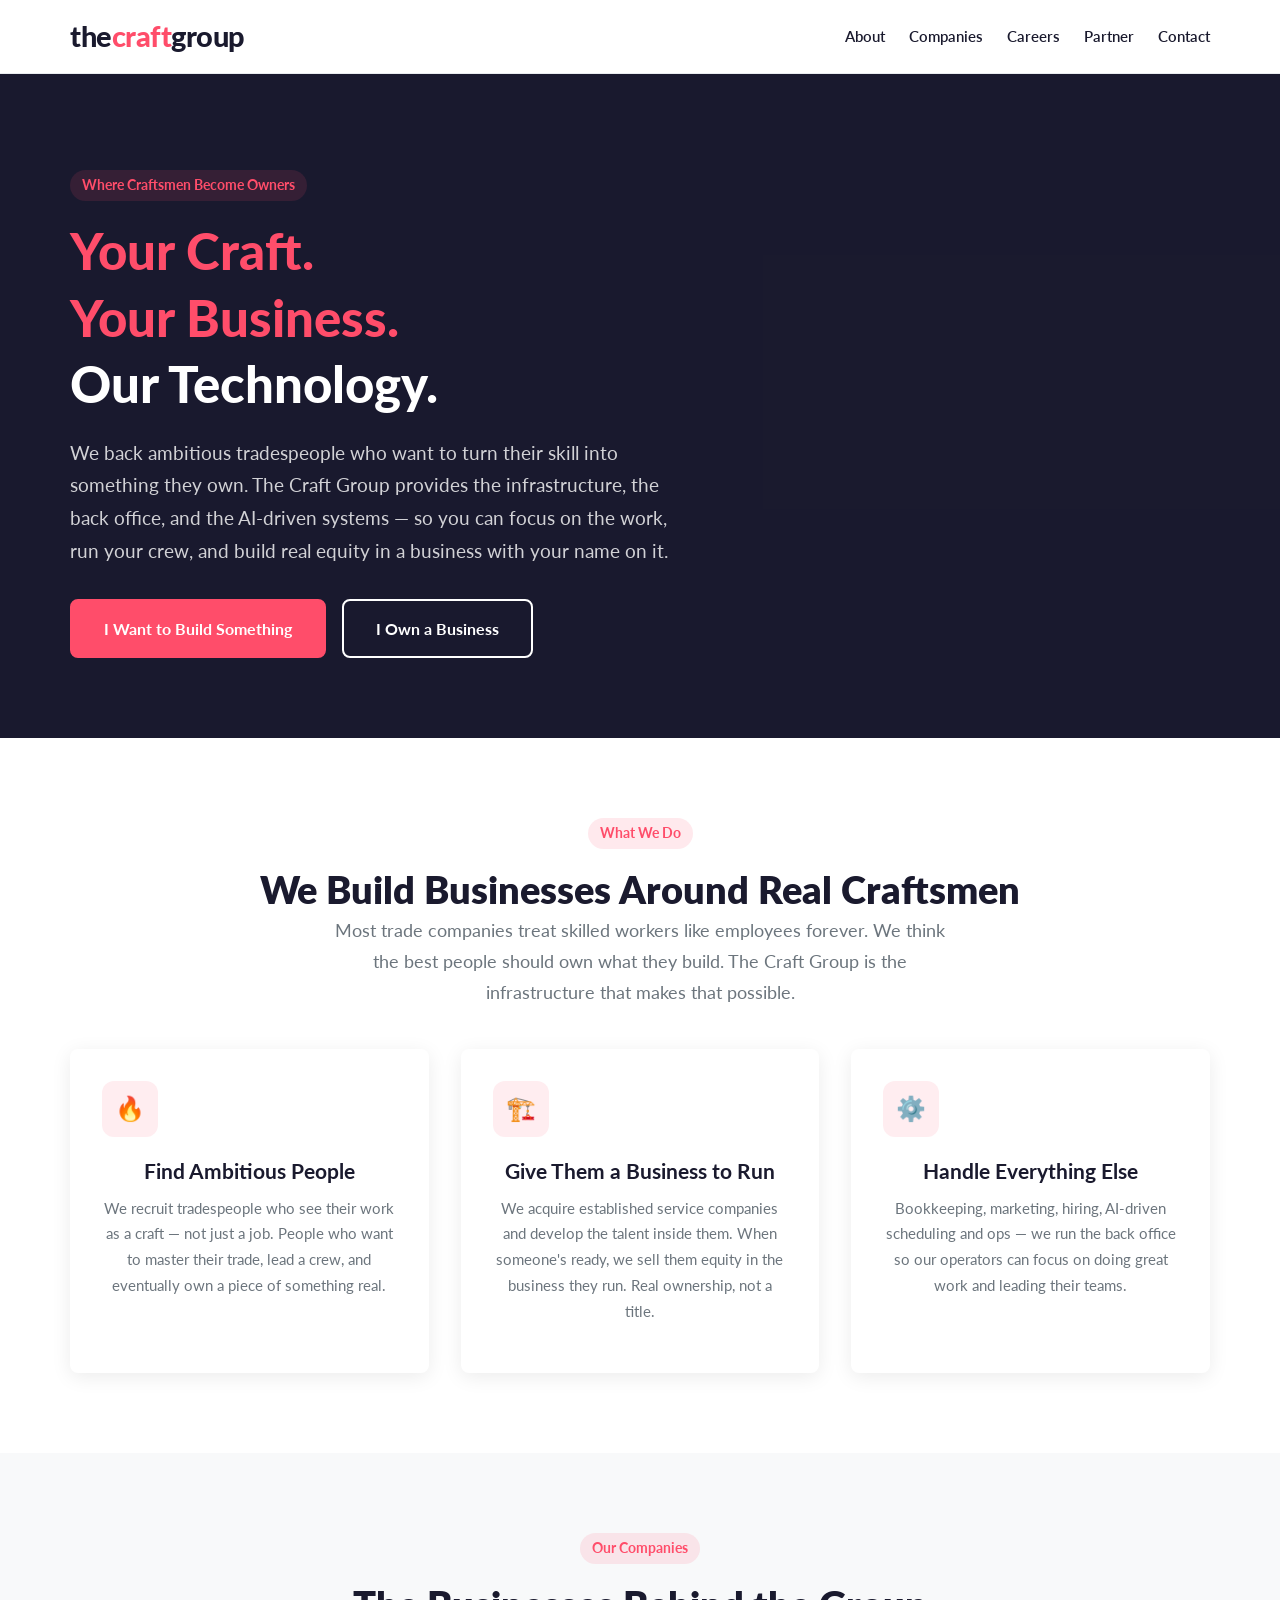
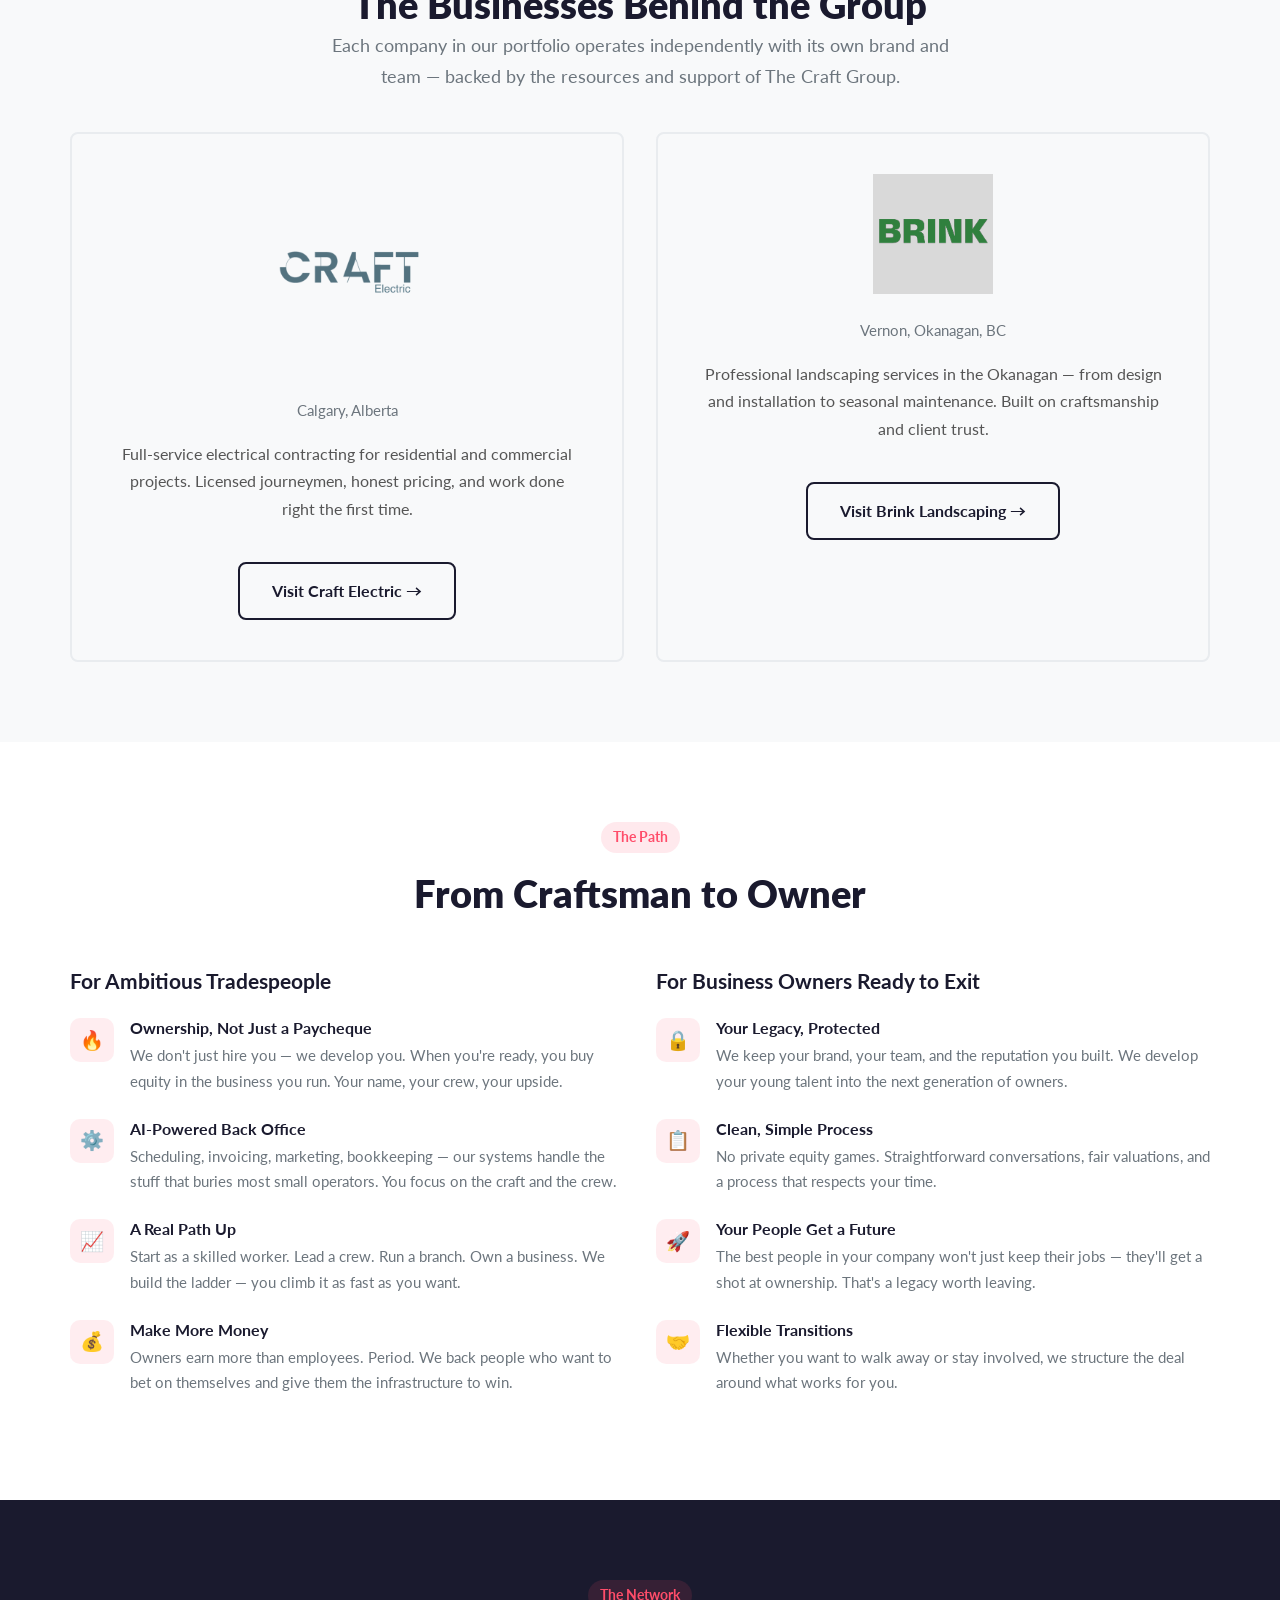
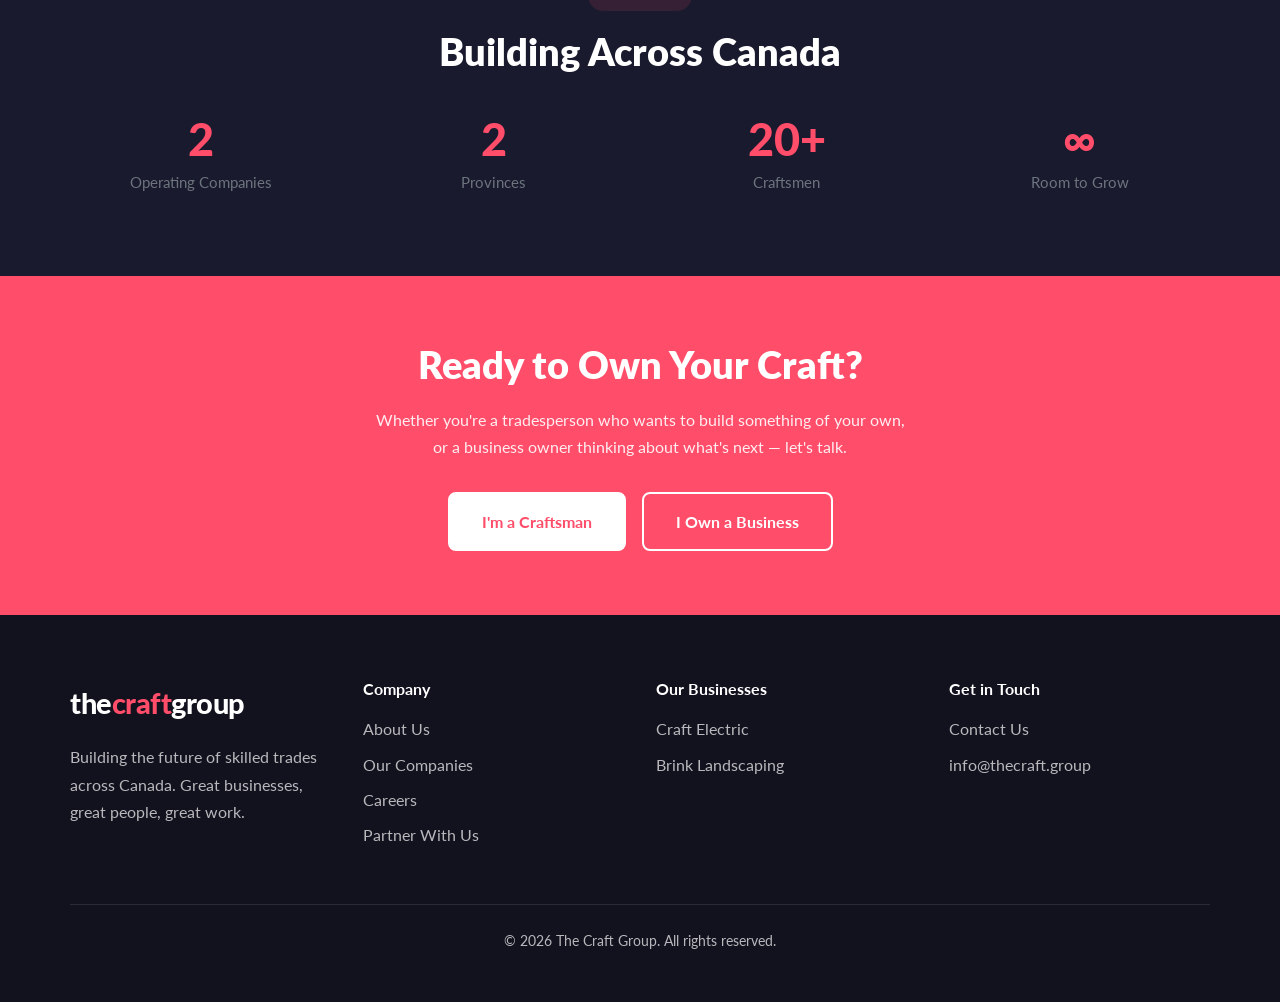
==== commit 36ea9a3f: "Double Craft Electric logo, use Brink SVG wordmark" ====
--- a/index.html
+++ b/index.html
@@ -108,7 +108,7 @@
           <a href="https://craftelectric.ca" target="_blank" class="btn btn-outline-dark">Visit Craft Electric →</a>
         </div>
         <div class="company-card brand-brink">
-          <img src="brink-logo.svg" alt="Brink Landscaping" class="company-logo" style="border-radius:6px">
+          <img src="brink-logo.svg" alt="Brink Landscaping" class="company-logo-brink">
           <div class="company-location">Vernon, Okanagan, BC</div>
           <p>Professional landscaping services in the Okanagan — from design and installation to seasonal maintenance. Built on craftsmanship and client trust.</p>
           <a href="https://brinklandscaping.com" target="_blank" class="btn btn-outline-dark">Visit Brink Landscaping →</a>
--- a/styles.css
+++ b/styles.css
@@ -98,7 +98,8 @@
 /* ===== COMPANY CARD ===== */
 .company-card{border:2px solid var(--gray-light);border-radius:var(--radius);padding:2.5rem;transition:var(--transition);text-align:center}
 .company-card:hover{border-color:var(--primary);box-shadow:var(--shadow-hover);transform:translateY(-4px)}
-.company-card .company-logo{height:120px;width:auto;margin:0 auto 1.5rem;display:block;object-fit:contain}
+.company-card .company-logo{height:200px;width:auto;margin:0 auto 1.5rem;display:block;object-fit:contain}
+.company-card .company-logo-brink{height:120px;width:auto;margin:0 auto 1.5rem;display:block;object-fit:contain}
 /* Craft Electric brand: slate blue/gold #f5a623, dark #1f2328 */
 .brand-craft-electric{--brand:#1f2328;--brand-accent:#f5a623}
 /* Brink Landscaping brand: green #30813f, dark green #102c15, copper #c76a2a */
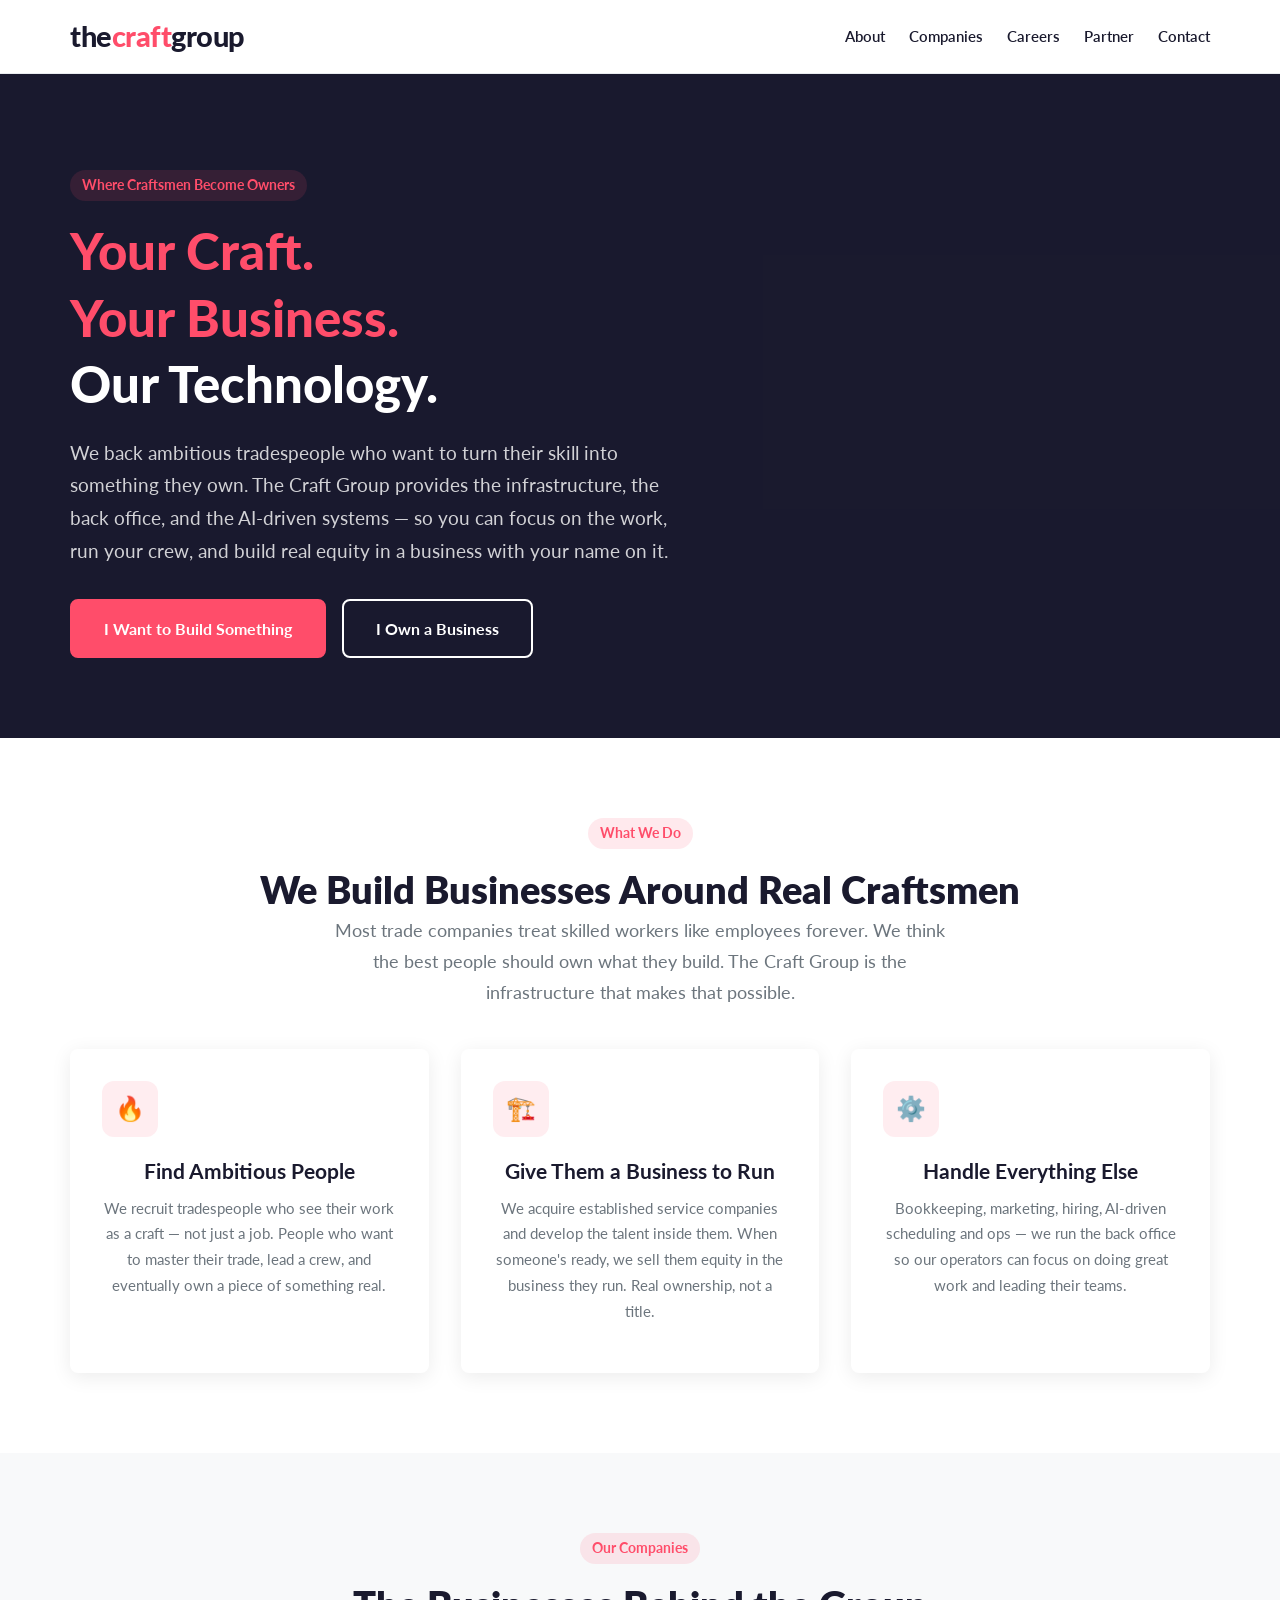
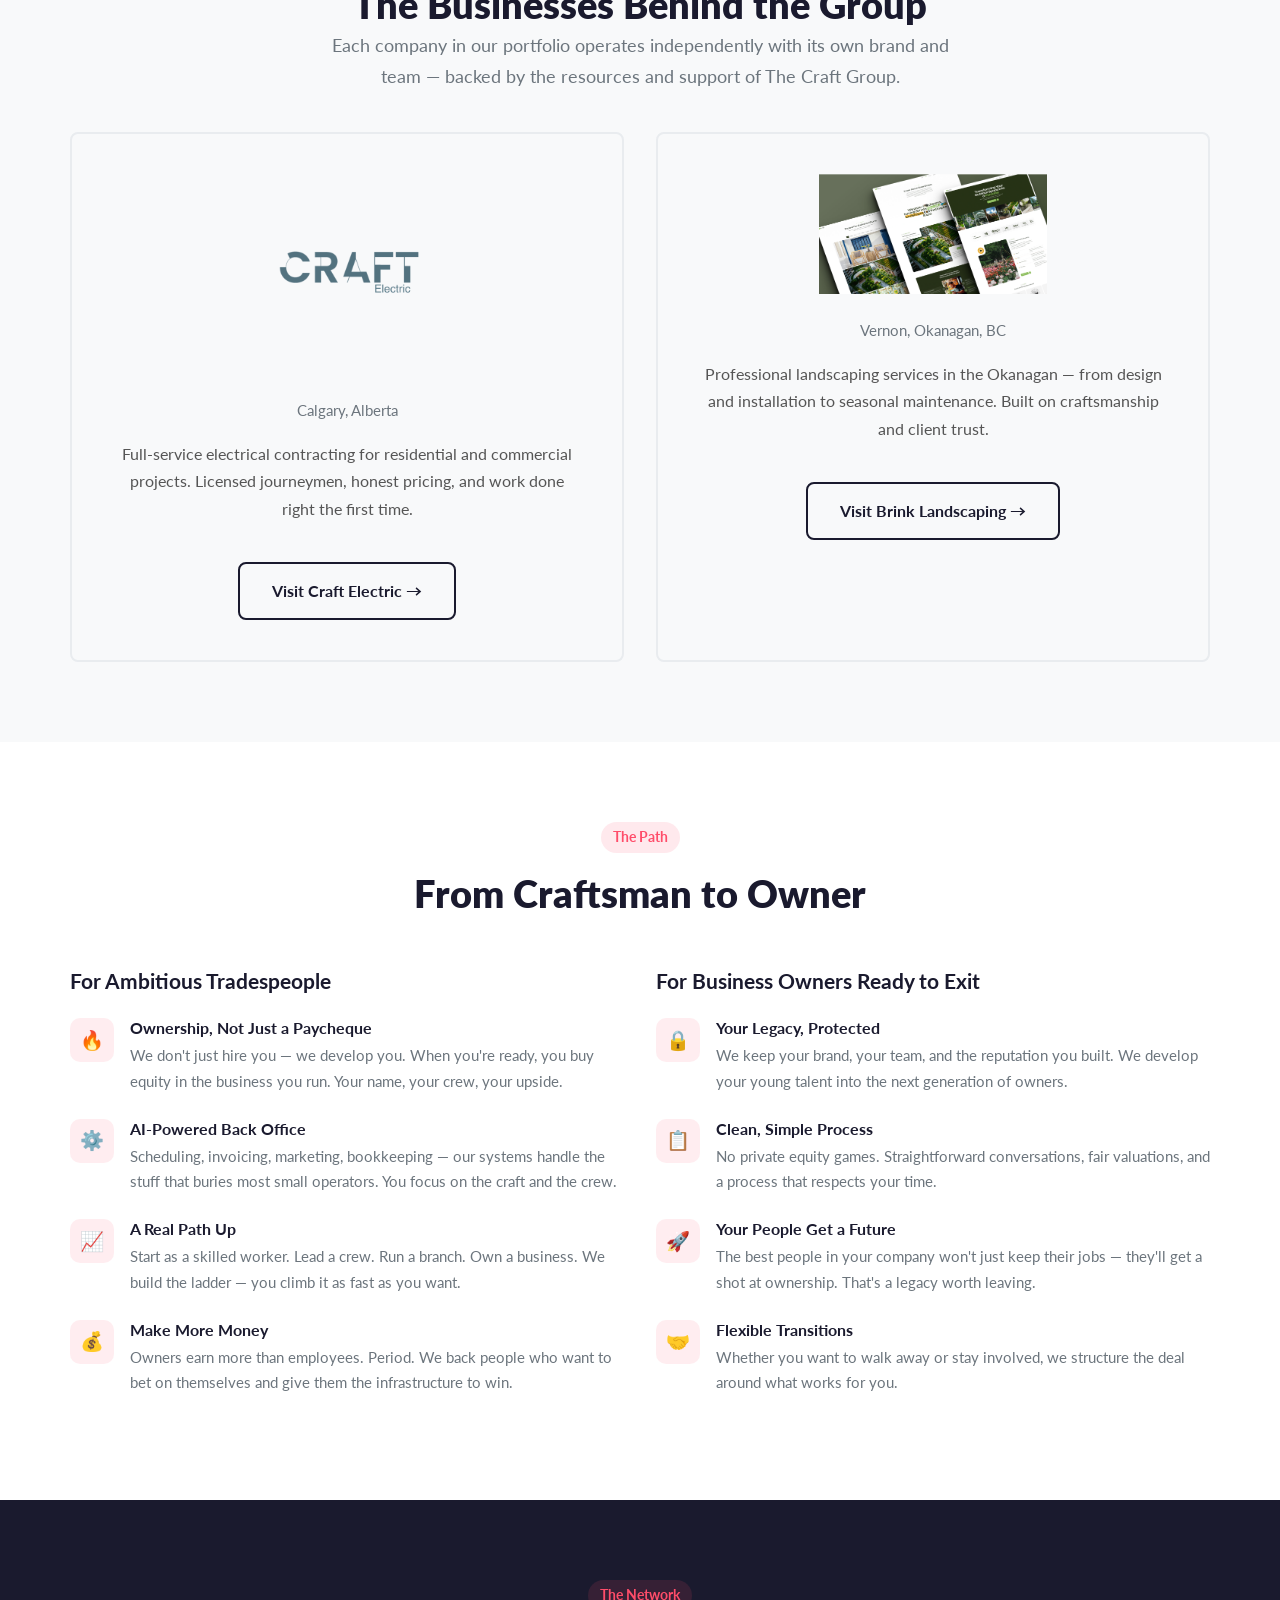
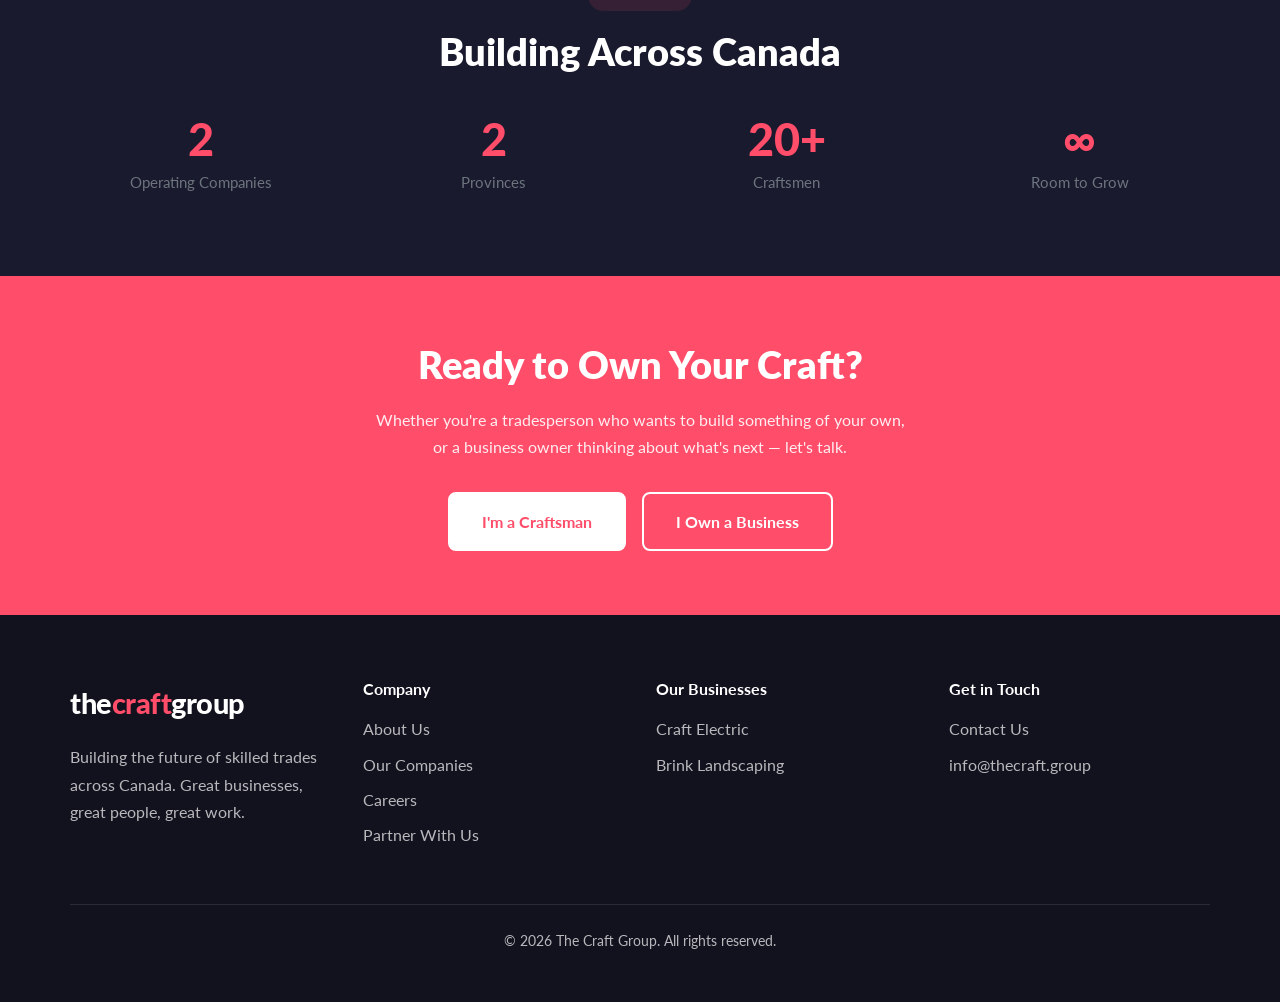
==== commit d0ce9f01: "Use Brink wordmark PNG from workspace" ====
--- a/index.html
+++ b/index.html
@@ -108,7 +108,7 @@
           <a href="https://craftelectric.ca" target="_blank" class="btn btn-outline-dark">Visit Craft Electric →</a>
         </div>
         <div class="company-card brand-brink">
-          <img src="brink-logo.svg" alt="Brink Landscaping" class="company-logo-brink">
+          <img src="brink-wordmark.png" alt="Brink Landscaping" class="company-logo-brink">
           <div class="company-location">Vernon, Okanagan, BC</div>
           <p>Professional landscaping services in the Okanagan — from design and installation to seasonal maintenance. Built on craftsmanship and client trust.</p>
           <a href="https://brinklandscaping.com" target="_blank" class="btn btn-outline-dark">Visit Brink Landscaping →</a>
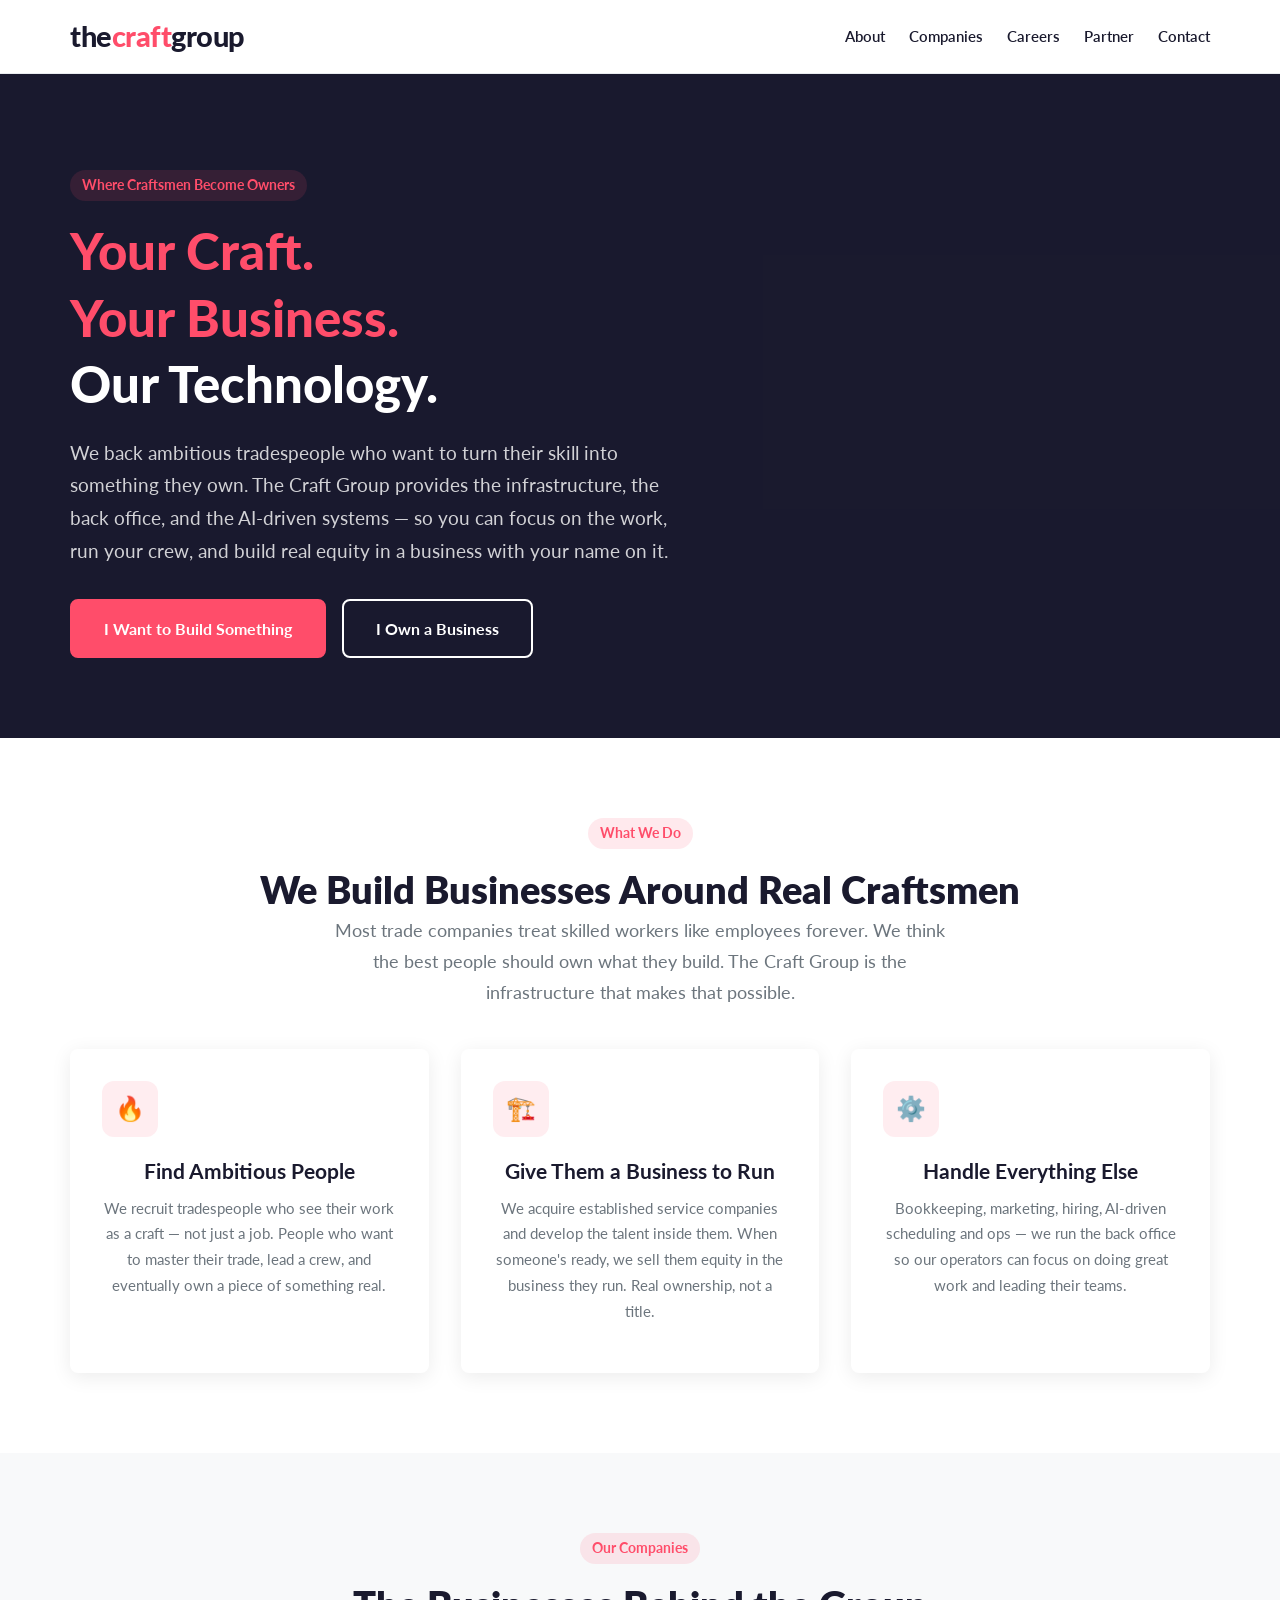
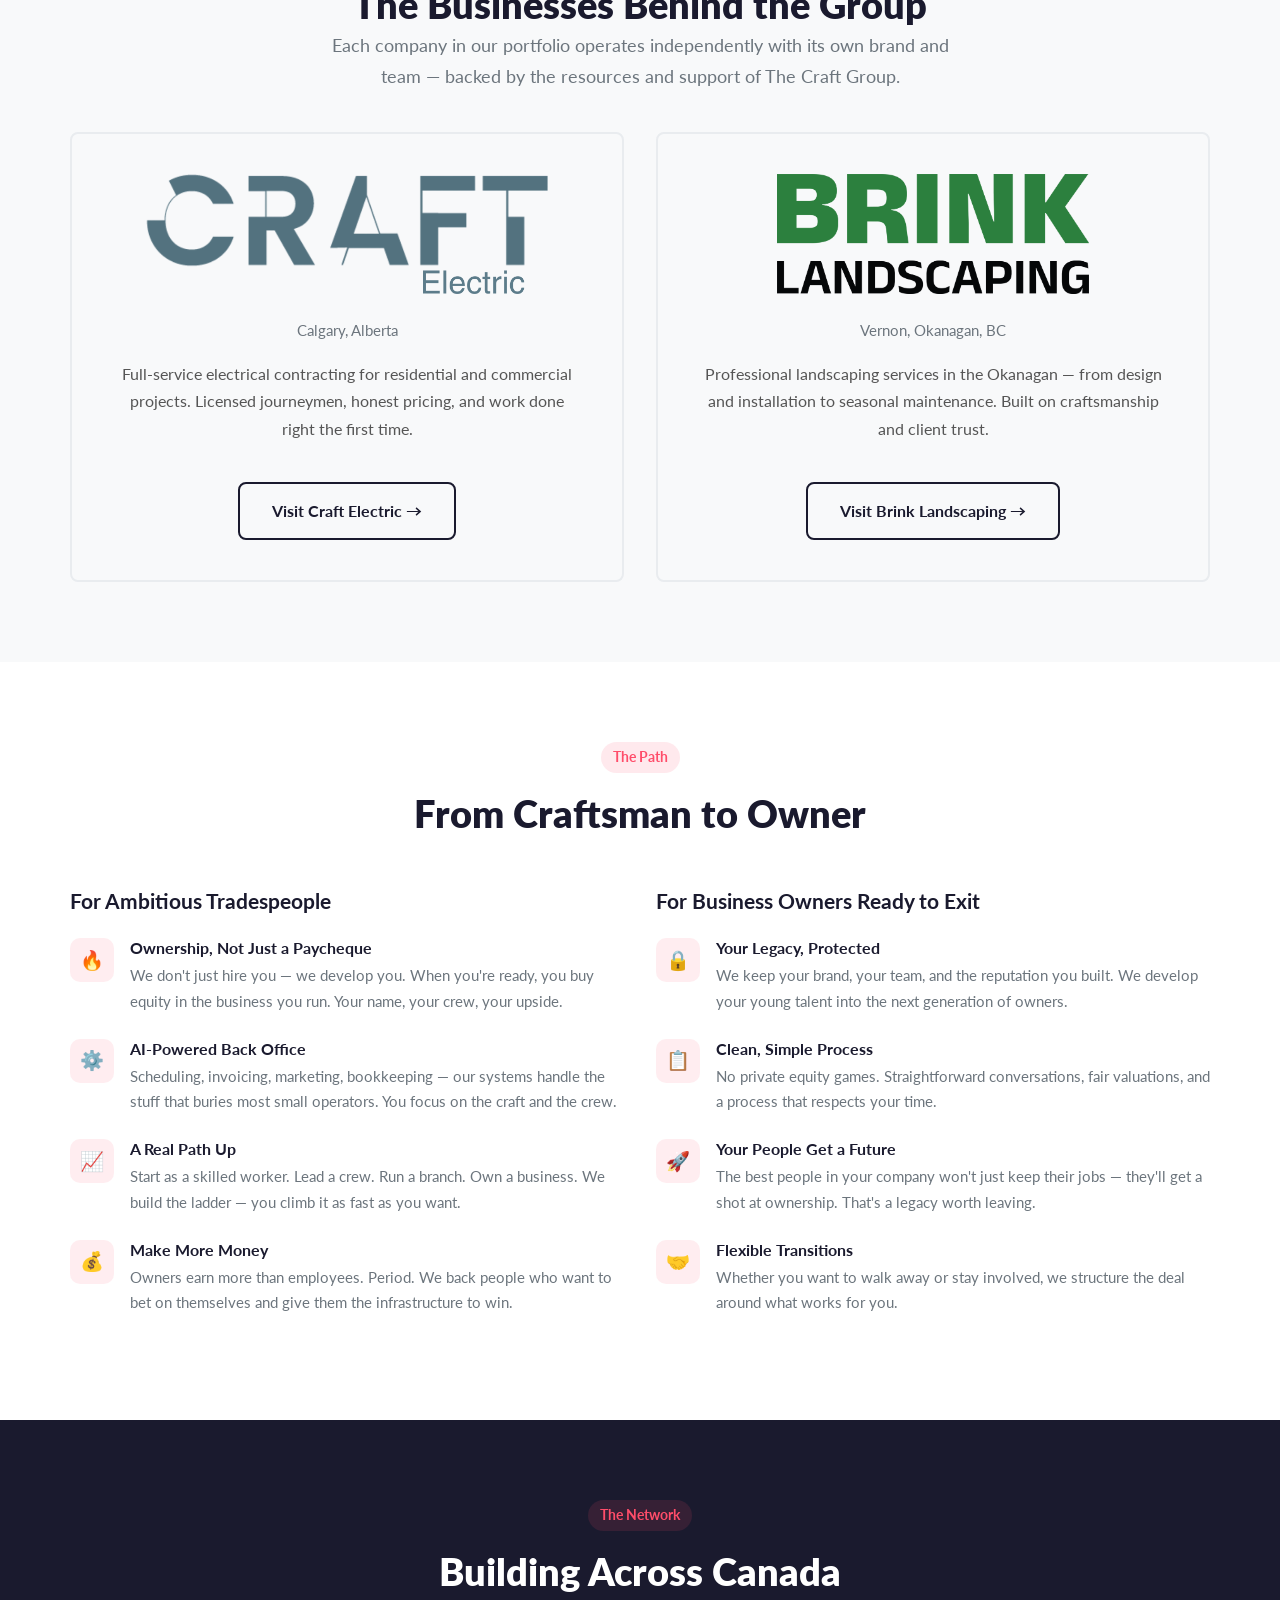
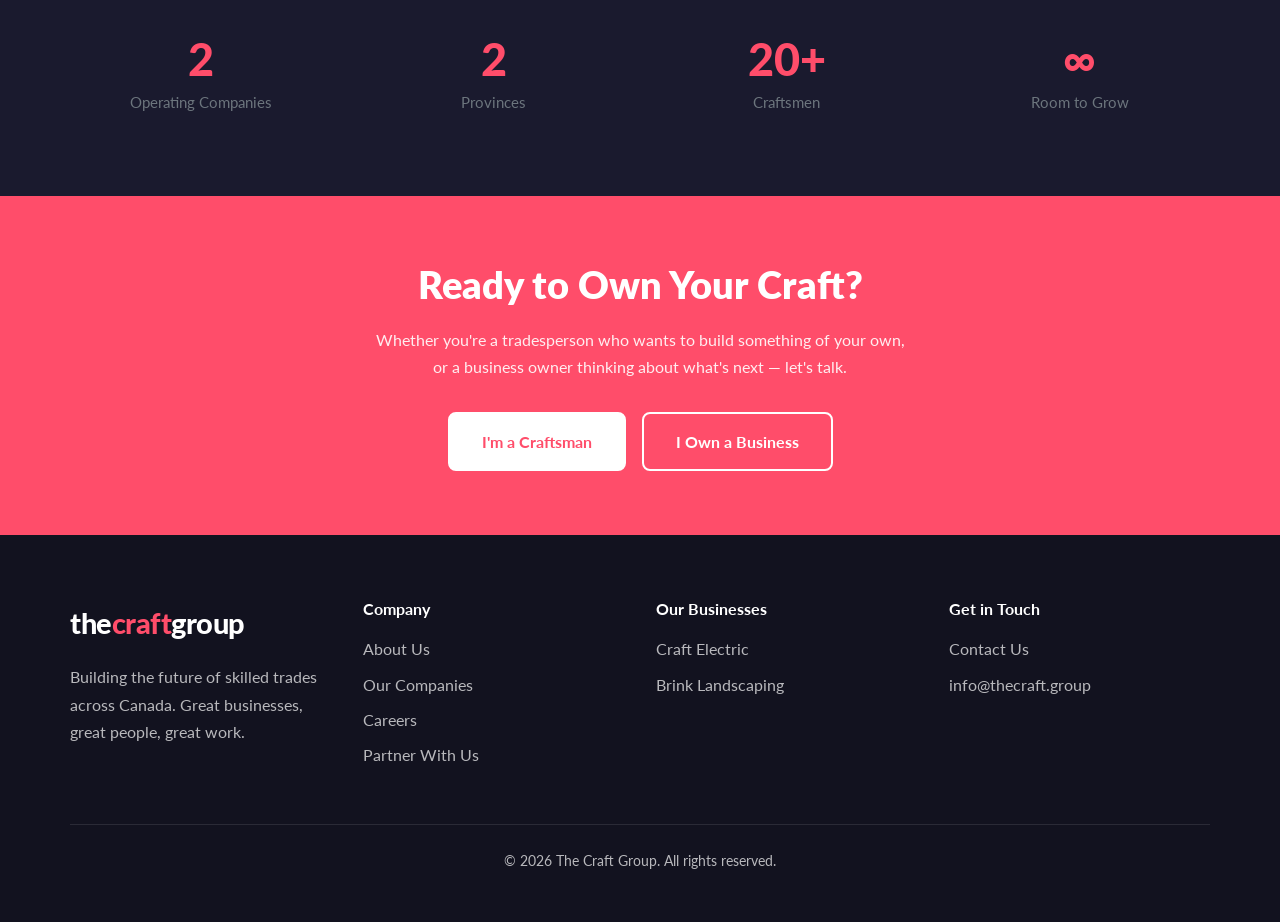
==== commit ee545117: "Unique hero videos per page: home, about, careers, partner, companies, contact" ====
--- a/index.html
+++ b/index.html
@@ -55,7 +55,7 @@
   <!-- HERO -->
   <section class="hero">
     <video class="hero-video" autoplay muted loop playsinline>
-      <source src="hero-video.mp4" type="video/mp4">
+      <source src="hero-home.mp4" type="video/mp4">
     </video>
     <div class="container">
       <span class="tag">Where Craftsmen Become Owners</span>
--- a/styles.css
+++ b/styles.css
@@ -98,8 +98,8 @@
 /* ===== COMPANY CARD ===== */
 .company-card{border:2px solid var(--gray-light);border-radius:var(--radius);padding:2.5rem;transition:var(--transition);text-align:center}
 .company-card:hover{border-color:var(--primary);box-shadow:var(--shadow-hover);transform:translateY(-4px)}
-.company-card .company-logo{height:200px;width:auto;margin:0 auto 1.5rem;display:block;object-fit:contain}
-.company-card .company-logo-brink{height:120px;width:auto;margin:0 auto 1.5rem;display:block;object-fit:contain}
+.company-card .company-logo{width:auto;max-width:90%;height:120px;margin:0 auto 1.5rem;display:block;object-fit:contain}
+.company-card .company-logo-brink{width:auto;max-width:90%;height:120px;margin:0 auto 1.5rem;display:block;object-fit:contain}
 /* Craft Electric brand: slate blue/gold #f5a623, dark #1f2328 */
 .brand-craft-electric{--brand:#1f2328;--brand-accent:#f5a623}
 /* Brink Landscaping brand: green #30813f, dark green #102c15, copper #c76a2a */
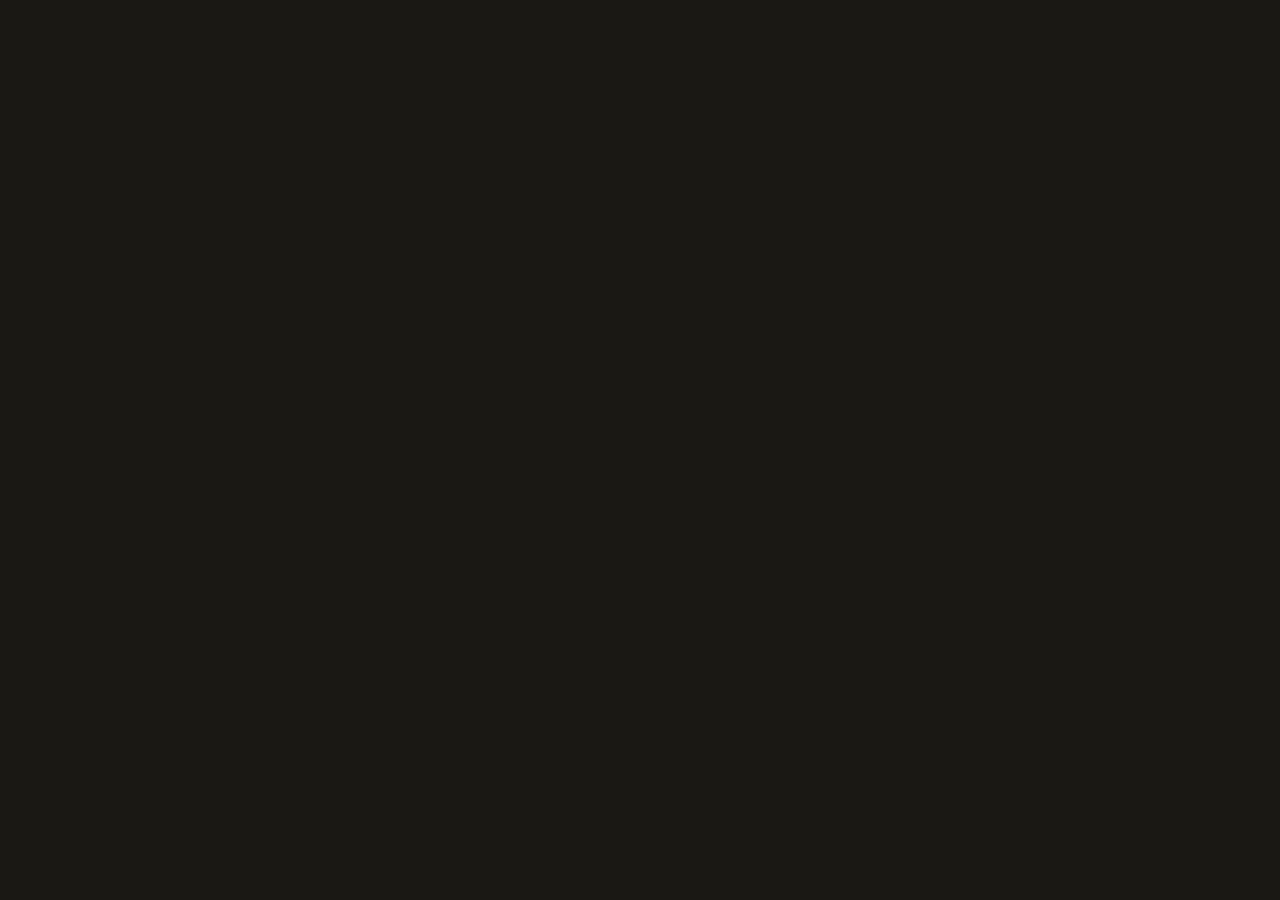
==== commit feba8f0d: "Migrate site to React/JSX architecture Replace 6 static HTML pages with React shells loading via Bab" ====
--- a/index.html
+++ b/index.html
@@ -1,243 +1,27 @@
-<!DOCTYPE html>
+<!doctype html>
 <html lang="en">
 <head>
-  <meta charset="UTF-8">
-  <meta name="viewport" content="width=device-width, initial-scale=1.0">
-  <link rel="icon" type="image/png" sizes="32x32" href="favicon-32.png">
-  <link rel="icon" type="image/png" sizes="16x16" href="favicon-16.png">
-  <link rel="apple-touch-icon" sizes="180x180" href="favicon-180.png">
-  <title>The Craft Group — Where Craftsmen Become Owners</title>
-  <meta name="description" content="The Craft Group backs ambitious tradespeople who want to own what they build. We provide the infrastructure, AI-driven ops, and back office — you focus on the craft.">
-  <meta property="og:title" content="The Craft Group — Where Craftsmen Become Owners">
-  <meta property="og:description" content="We back ambitious tradespeople who want to own what they build. Infrastructure, AI-driven ops, and equity for real craftsmen.">
-  <meta property="og:type" content="website">
-  <meta property="og:url" content="https://thecraft.group">
-  <link rel="preconnect" href="https://fonts.googleapis.com">
-  <link href="https://fonts.googleapis.com/css2?family=Lato:wght@400;700;900&display=swap" rel="stylesheet">
-  <link rel="stylesheet" href="styles.css">
-  <script type="application/ld+json">
-  {
-    "@context": "https://schema.org",
-    "@type": "Organization",
-    "name": "The Craft Group",
-    "url": "https://thecraft.group",
-    "email": "info@thecraft.group",
-    "founder": {
-      "@type": "Person",
-      "name": "Danny Vass"
-    },
-    "description": "The Craft Group backs ambitious tradespeople who want to own what they build. We acquire service businesses, develop talent, and create paths to ownership — powered by AI-driven operations.",
-    "subOrganization": [
-      {"@type": "Organization", "name": "Craft Electric", "url": "https://craftelectric.ca"},
-      {"@type": "Organization", "name": "Brink Landscaping", "url": "https://brinklandscaping.com"}
-    ]
-  }
-  </script>
+<meta charset="utf-8" />
+<title>The Craft Group — Where Craftsmen Become Owners</title>
+<meta name="description" content="The Craft Group backs ambitious tradespeople who want to own what they build. Trade first. Technology that supports.">
+<link rel="preconnect" href="https://fonts.googleapis.com">
+<link rel="preconnect" href="https://fonts.gstatic.com" crossorigin>
+<link href="https://fonts.googleapis.com/css2?family=Inter:ital,wght@0,300;0,400;0,500;0,600;0,700;0,800;1,400;1,500&family=JetBrains+Mono:wght@400;500;700&display=swap" rel="stylesheet">
+<style>
+  *, *::before, *::after { box-sizing: border-box; margin: 0; padding: 0; }
+  html, body { background: #1a1814; font-family: 'Inter', sans-serif; -webkit-font-smoothing: antialiased; }
+  a:hover { opacity: 0.85; transition: opacity 0.2s ease; }
+</style>
 </head>
 <body>
-
-  <!-- NAV -->
-  <nav class="nav">
-    <div class="container">
-      <a href="index.html" class="nav-logo">the <span class="craft">craft</span> group</a>
-      <div class="nav-links" id="navLinks">
-        <button class="nav-close" id="navClose" aria-label="Close menu">✕</button>
-        <a href="about.html">About</a>
-        <a href="companies.html">Companies</a>
-        <a href="careers.html">Careers</a>
-        <a href="partner.html">Partner</a>
-        <a href="contact.html">Contact</a>
-      </div>
-      <button class="nav-toggle" id="navToggle" aria-label="Open menu">☰</button>
-    </div>
-  </nav>
-
-  <!-- HERO -->
-  <section class="hero">
-    <video class="hero-video" autoplay muted loop playsinline>
-      <source src="hero-home.mp4" type="video/mp4">
-    </video>
-    <div class="container">
-      <span class="tag">Where Craftsmen Become Owners</span>
-      <h1><span style="color:var(--primary)">Your Craft.</span><br><span style="color:var(--primary)">Your Business.</span><br><span style="color:#fff">Our Technology.</span></h1>
-      <p>We back ambitious tradespeople who want to turn their skill into something they own. The Craft Group provides the infrastructure, the back office, and the AI-driven systems — so you can focus on the work, run your crew, and build real equity in a business with your name on it.</p>
-      <div class="btn-group">
-        <a href="careers.html" class="btn btn-primary">I Want to Build Something</a>
-        <a href="partner.html" class="btn btn-outline">I Own a Business</a>
-      </div>
-    </div>
-  </section>
-
-  <!-- WHAT WE DO -->
-  <section class="section">
-    <div class="container text-center">
-      <span class="tag">What We Do</span>
-      <h2>We Build Businesses Around Real Craftsmen</h2>
-      <p class="subtitle">Most trade companies treat skilled workers like employees forever. We think the best people should own what they build. The Craft Group is the infrastructure that makes that possible.</p>
-      <div class="grid-3">
-        <div class="card">
-          <div class="card-icon">🔥</div>
-          <h3>Find Ambitious People</h3>
-          <p>We recruit tradespeople who see their work as a craft — not just a job. People who want to master their trade, lead a crew, and eventually own a piece of something real.</p>
-        </div>
-        <div class="card">
-          <div class="card-icon">🏗️</div>
-          <h3>Give Them a Business to Run</h3>
-          <p>We acquire established service companies and develop the talent inside them. When someone's ready, we sell them equity in the business they run. Real ownership, not a title.</p>
-        </div>
-        <div class="card">
-          <div class="card-icon">⚙️</div>
-          <h3>Handle Everything Else</h3>
-          <p>Bookkeeping, marketing, hiring, AI-driven scheduling and ops — we run the back office so our operators can focus on doing great work and leading their teams.</p>
-        </div>
-      </div>
-    </div>
-  </section>
-
-  <!-- OUR COMPANIES -->
-  <section class="section bg-light">
-    <div class="container text-center">
-      <span class="tag">Our Companies</span>
-      <h2>The Businesses Behind the Group</h2>
-      <p class="subtitle">Each company in our portfolio operates independently with its own brand and team — backed by the resources and support of The Craft Group.</p>
-      <div class="grid-2">
-        <div class="company-card brand-craft-electric">
-          <img src="craft-electric-logo.png" alt="Craft Electric" class="company-logo">
-          <div class="company-location">Calgary, Alberta</div>
-          <p>Full-service electrical contracting for residential and commercial projects. Licensed journeymen, honest pricing, and work done right the first time.</p>
-          <a href="https://craftelectric.ca" target="_blank" class="btn btn-outline-dark">Visit Craft Electric →</a>
-        </div>
-        <div class="company-card brand-brink">
-          <img src="brink-wordmark.png" alt="Brink Landscaping" class="company-logo-brink">
-          <div class="company-location">Vernon, Okanagan, BC</div>
-          <p>Professional landscaping services in the Okanagan — from design and installation to seasonal maintenance. Built on craftsmanship and client trust.</p>
-          <a href="https://brinklandscaping.com" target="_blank" class="btn btn-outline-dark">Visit Brink Landscaping →</a>
-        </div>
-      </div>
-    </div>
-  </section>
-
-  <!-- WHY THE CRAFT GROUP -->
-  <section class="section">
-    <div class="container">
-      <div class="text-center" style="margin-bottom:3rem">
-        <span class="tag">The Path</span>
-        <h2>From Craftsman to Owner</h2>
-      </div>
-      <div class="grid-2">
-        <div>
-          <h3 style="margin-bottom:1.5rem">For Ambitious Tradespeople</h3>
-          <div class="benefit">
-            <div class="benefit-icon">🔥</div>
-            <div><h4>Ownership, Not Just a Paycheque</h4><p>We don't just hire you — we develop you. When you're ready, you buy equity in the business you run. Your name, your crew, your upside.</p></div>
-          </div>
-          <div class="benefit">
-            <div class="benefit-icon">⚙️</div>
-            <div><h4>AI-Powered Back Office</h4><p>Scheduling, invoicing, marketing, bookkeeping — our systems handle the stuff that buries most small operators. You focus on the craft and the crew.</p></div>
-          </div>
-          <div class="benefit">
-            <div class="benefit-icon">📈</div>
-            <div><h4>A Real Path Up</h4><p>Start as a skilled worker. Lead a crew. Run a branch. Own a business. We build the ladder — you climb it as fast as you want.</p></div>
-          </div>
-          <div class="benefit">
-            <div class="benefit-icon">💰</div>
-            <div><h4>Make More Money</h4><p>Owners earn more than employees. Period. We back people who want to bet on themselves and give them the infrastructure to win.</p></div>
-          </div>
-        </div>
-        <div>
-          <h3 style="margin-bottom:1.5rem">For Business Owners Ready to Exit</h3>
-          <div class="benefit">
-            <div class="benefit-icon">🔒</div>
-            <div><h4>Your Legacy, Protected</h4><p>We keep your brand, your team, and the reputation you built. We develop your young talent into the next generation of owners.</p></div>
-          </div>
-          <div class="benefit">
-            <div class="benefit-icon">📋</div>
-            <div><h4>Clean, Simple Process</h4><p>No private equity games. Straightforward conversations, fair valuations, and a process that respects your time.</p></div>
-          </div>
-          <div class="benefit">
-            <div class="benefit-icon">🚀</div>
-            <div><h4>Your People Get a Future</h4><p>The best people in your company won't just keep their jobs — they'll get a shot at ownership. That's a legacy worth leaving.</p></div>
-          </div>
-          <div class="benefit">
-            <div class="benefit-icon">🤝</div>
-            <div><h4>Flexible Transitions</h4><p>Whether you want to walk away or stay involved, we structure the deal around what works for you.</p></div>
-          </div>
-        </div>
-      </div>
-    </div>
-  </section>
-
-  <!-- BY THE NUMBERS -->
-  <section class="section bg-dark">
-    <div class="container text-center">
-      <span class="tag">The Network</span>
-      <h2>Building Across Canada</h2>
-      <div class="stats" style="margin-top:2.5rem">
-        <div><div class="stat-number">2</div><div class="stat-label">Operating Companies</div></div>
-        <div><div class="stat-number">2</div><div class="stat-label">Provinces</div></div>
-        <div><div class="stat-number">20+</div><div class="stat-label">Craftsmen</div></div>
-        <div><div class="stat-number">∞</div><div class="stat-label">Room to Grow</div></div>
-      </div>
-    </div>
-  </section>
-
-  <!-- CTA -->
-  <section class="cta-band">
-    <div class="container">
-      <h2>Ready to Own Your Craft?</h2>
-      <p>Whether you're a tradesperson who wants to build something of your own, or a business owner thinking about what's next — let's talk.</p>
-      <div class="btn-group center">
-        <a href="careers.html" class="btn">I'm a Craftsman</a>
-        <a href="partner.html" class="btn" style="background:transparent;border-color:#fff;color:#fff">I Own a Business</a>
-      </div>
-    </div>
-  </section>
-
-  <!-- FOOTER -->
-  <footer class="footer">
-    <div class="container">
-      <div class="footer-grid">
-        <div>
-          <div class="nav-logo" style="margin-bottom:1rem;color:#fff;font-size:1.8rem">the <span class="craft" style="color:var(--primary)">craft</span> group</div>
-          <p>Building the future of skilled trades across Canada. Great businesses, great people, great work.</p>
-        </div>
-        <div>
-          <h4>Company</h4>
-          <ul class="footer-links">
-            <li><a href="about.html">About Us</a></li>
-            <li><a href="companies.html">Our Companies</a></li>
-            <li><a href="careers.html">Careers</a></li>
-            <li><a href="partner.html">Partner With Us</a></li>
-          </ul>
-        </div>
-        <div>
-          <h4>Our Businesses</h4>
-          <ul class="footer-links">
-            <li><a href="https://craftelectric.ca" target="_blank">Craft Electric</a></li>
-            <li><a href="https://brinklandscaping.com" target="_blank">Brink Landscaping</a></li>
-          </ul>
-        </div>
-        <div>
-          <h4>Get in Touch</h4>
-          <ul class="footer-links">
-            <li><a href="contact.html">Contact Us</a></li>
-            <li><a href="mailto:info@thecraft.group">info@thecraft.group</a></li>
-          </ul>
-        </div>
-      </div>
-      <div class="footer-bottom">
-        <p>&copy; 2026 The Craft Group. All rights reserved.</p>
-      </div>
-    </div>
-  </footer>
-
-  <script>
-    const toggle=document.getElementById('navToggle');
-    const links=document.getElementById('navLinks');
-    const close=document.getElementById('navClose');
-    toggle.addEventListener('click',()=>links.classList.add('open'));
-    close.addEventListener('click',()=>links.classList.remove('open'));
-    links.querySelectorAll('a').forEach(a=>a.addEventListener('click',()=>links.classList.remove('open')));
-  </script>
+<div id="root"></div>
+<script src="https://unpkg.com/react@18.3.1/umd/react.development.js" integrity="sha384-hD6/rw4ppMLGNu3tX5cjIb+uRZ7UkRJ6BPkLpg4hAu/6onKUg4lLsHAs9EBPT82L" crossorigin="anonymous"></script>
+<script src="https://unpkg.com/react-dom@18.3.1/umd/react-dom.development.js" integrity="sha384-u6aeetuaXnQ38mYT8rp6sbXaQe3NL9t+IBXmnYxwkUI2Hw4bsp2Wvmx4yRQF1uAm" crossorigin="anonymous"></script>
+<script src="https://unpkg.com/@babel/standalone@7.29.0/babel.min.js" integrity="sha384-m08KidiNqLdpJqLq95G/LEi8Qvjl/xUYll3QILypMoQ65QorJ9Lvtp2RXYGBFj1y" crossorigin="anonymous"></script>
+<script type="text/babel" src="shared.jsx"></script>
+<script type="text/babel" src="home.jsx"></script>
+<script type="text/babel">
+  ReactDOM.createRoot(document.getElementById('root')).render(<Home />);
+</script>
 </body>
 </html>
